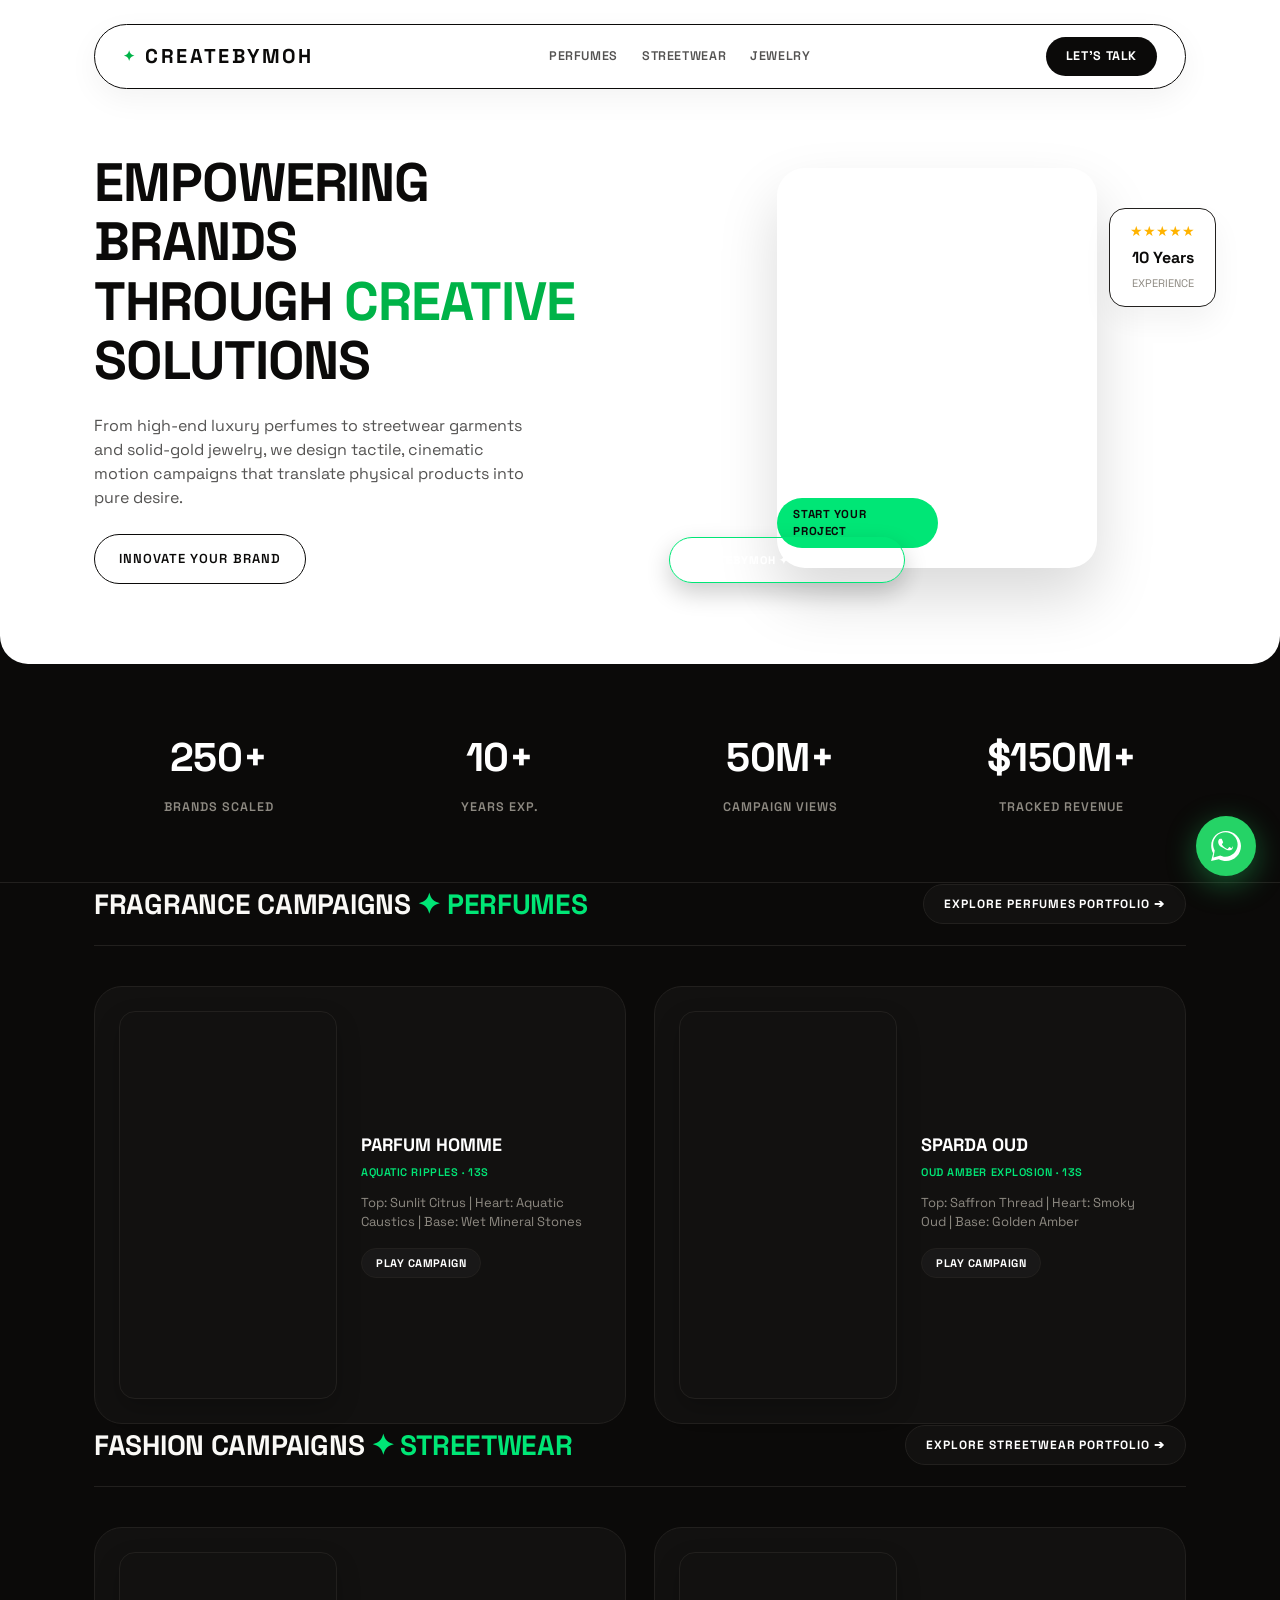
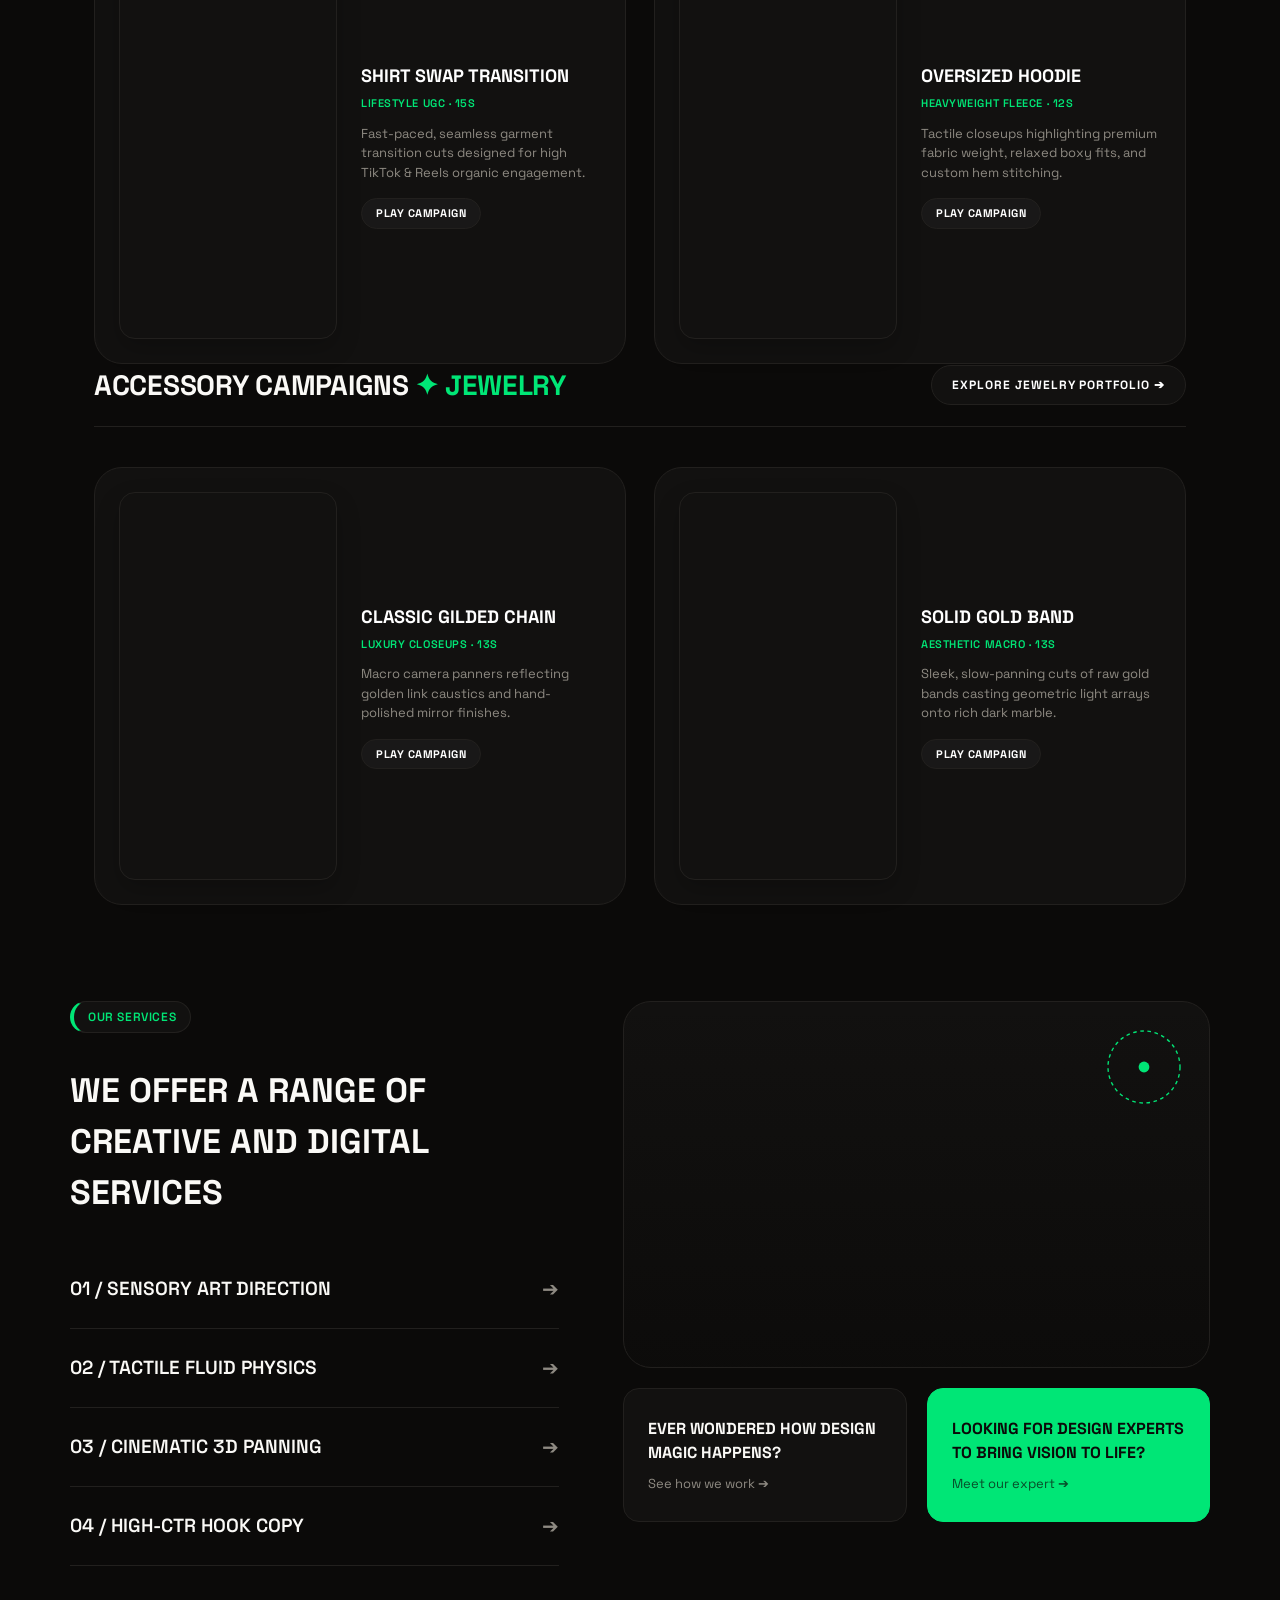
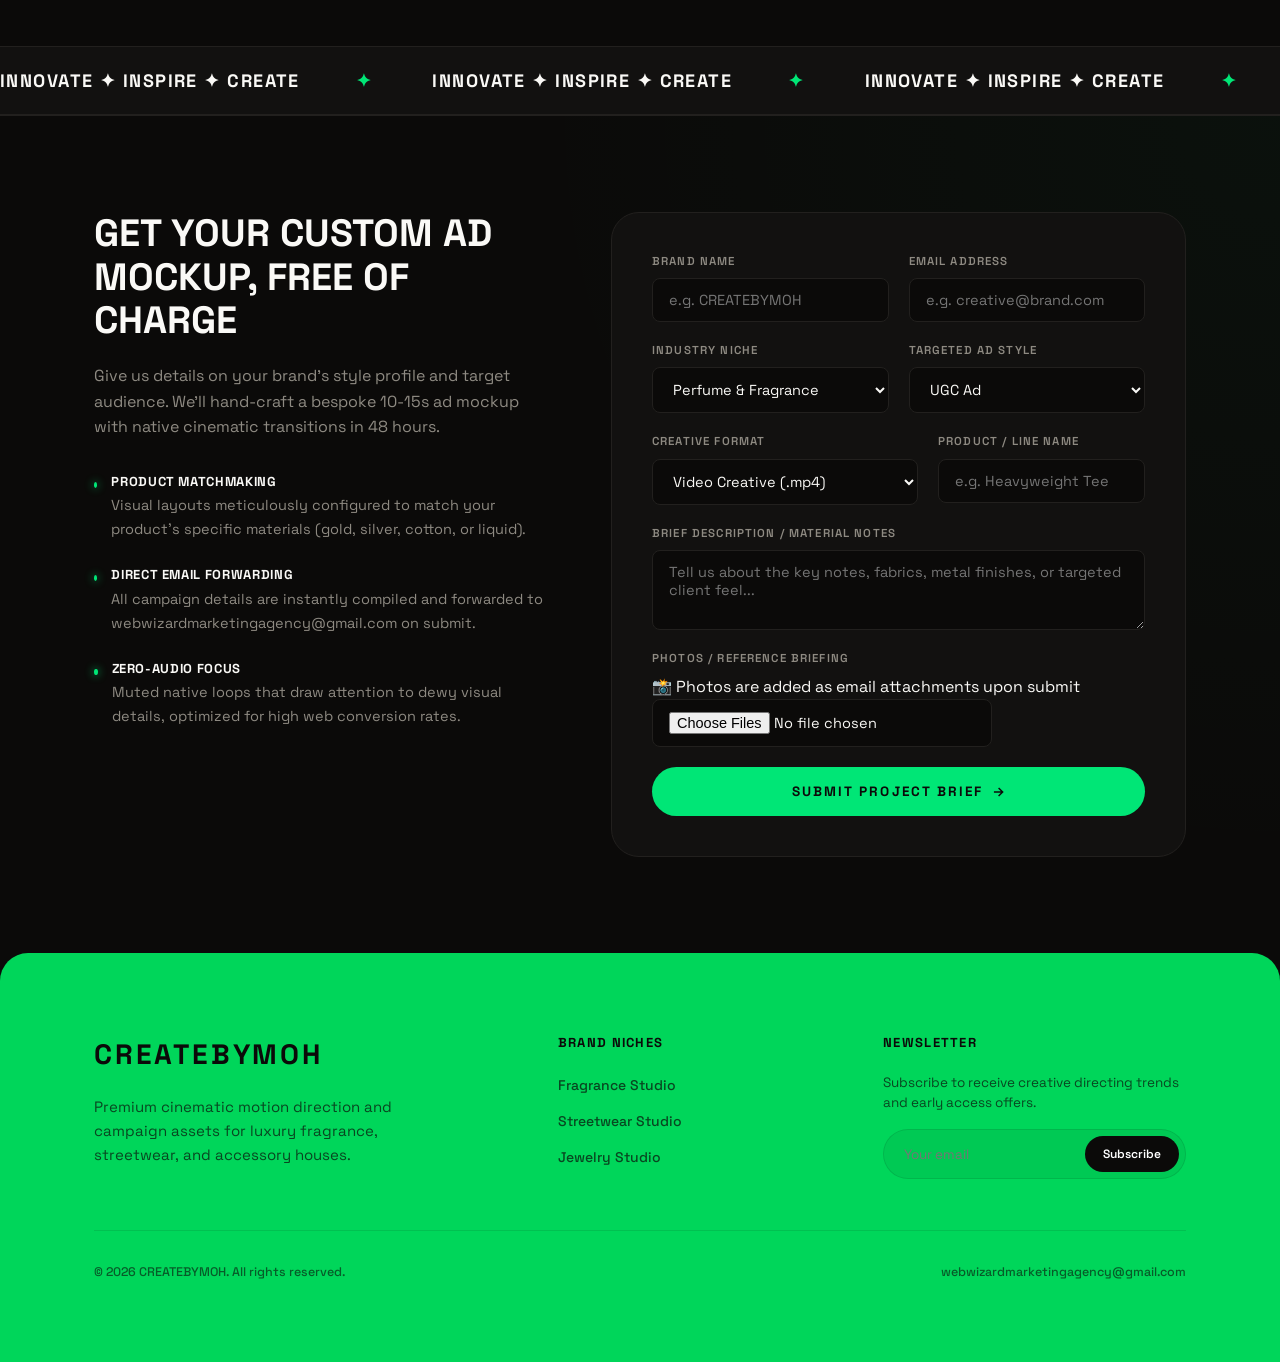
==== index.html @ 7e212735 "Complete responsiveness fix across all pages and added floating pulsing WhatsApp widget" ====
<!DOCTYPE html>
<html lang="en">
<head>
<meta charset="UTF-8">
<meta name="viewport" content="width=device-width, initial-scale=1.0">
<title>CREATEBYMOH — Premium Cinematic Motion Design Studio</title>
<link rel="preconnect" href="https://fonts.googleapis.com">
<link href="https://fonts.googleapis.com/css2?family=Space+Grotesk:wght@400;500;600;700&family=Source+Serif+4:ital,wght@0,300;0,400;0,500;0,600;1,300;1,400&family=IBM+Plex+Mono:wght@400;500&display=swap" rel="stylesheet">
<style>
  :root{
    --bg-hero: #FFFFFF; /* Pure White Hero block */
    --bg: #0B0A09; /* Deep dark obsidian black */
    --bg-card: #121110; /* Dark charcoal card */
    --accent: #00E676; /* Electric Emerald/Lime Green from reference */
    --accent-dark: #00B348;
    --ink-dark: #0B0A09; /* Onyx text on white */
    --ink-light: #FAF9F6; /* Cream white on dark */
    --muted: #8E8A82; /* Slate bronze */
    --line: #22201E; /* Dark divider line */
    --radius: 16px;
    --radius-lg: 28px;
  }

  *{ box-sizing: border-box; }
  html{ scroll-behavior: smooth; }

  body{
    margin: 0;
    background: var(--bg);
    color: var(--ink-light);
    font-family: 'Space Grotesk', sans-serif;
    line-height: 1.5;
    -webkit-font-smoothing: antialiased;
  }

  @media (prefers-reduced-motion: reduce){
    *{ animation-duration: 0.001ms !important; animation-iteration-count: 1 !important; transition-duration: 0.001ms !important; }
  }

  a{ color: inherit; text-decoration: none; }
  :focus-visible{ outline: 2px solid var(--accent); outline-offset: 3px; }

  .wrap{ max-width: 1140px; margin: 0 auto; padding: 0 24px; }

  /* ---------- HERO CARD CONTAINER (White Rounded Block) ---------- */
  .hero-block {
    background: var(--bg-hero);
    color: var(--ink-dark);
    border-bottom-left-radius: var(--radius-lg);
    border-bottom-right-radius: var(--radius-lg);
    padding-bottom: 80px;
    position: relative;
    overflow: hidden;
  }
  
  /* Floating Capsule Navbar: Upgraded to light theme with black border for high-visibility black branding */
  nav.hero-nav {
    display: flex; align-items: center; justify-content: space-between;
    padding: 12px 28px;
    margin-top: 24px;
    background: rgba(255, 255, 255, 0.95);
    backdrop-filter: blur(12px);
    border: 1px solid var(--ink-dark); /* Visible black border */
    color: var(--ink-dark);
    border-radius: 100px;
    box-shadow: 0 10px 30px rgba(0,0,0,0.05);
    z-index: 10;
  }
  .brand{
    font-weight: 700; font-size: 20px; letter-spacing: 0.12em;
    display: flex; align-items: center; gap: 8px;
    text-transform: uppercase;
    color: var(--ink-dark); /* Sharp solid black brand name */
  }
  .brand .star-icon{
    color: var(--accent-dark);
    font-size: 14px;
    animation: rotate-star 8s linear infinite;
  }
  @keyframes rotate-star {
    0% { transform: rotate(0deg); }
    100% { transform: rotate(360deg); }
  }
  
  .nav-links{
    display: flex; align-items: center; gap: 24px;
  }
  .nav-link{
    font-size: 12.5px; font-weight: 600; letter-spacing: 0.05em;
    text-transform: uppercase; color: rgba(11,10,9,0.7); /* Visible dark link text */
    transition: color 0.15s ease;
  }
  .nav-link:hover{ color: var(--ink-dark); }
  
  .nav-cta{
    font-size: 12.5px; font-weight: 700; letter-spacing: 0.05em;
    text-transform: uppercase;
    background: var(--ink-dark);
    color: #fff;
    padding: 10px 20px;
    border-radius: 100px;
    transition: transform 0.2s ease, background 0.2s ease;
  }
  .nav-cta:hover{ background: var(--accent-dark); color: var(--ink-dark); transform: translateY(-1px); }

  /* Hero Main Content */
  header.hero { padding-top: 64px; }
  .hero-grid {
    display: grid;
    grid-template-columns: 1.1fr 1fr;
    gap: 48px;
    align-items: center;
  }
  
  .hero-left {
    display: flex; flex-direction: column; gap: 24px;
  }
  .hero-left h1 {
    font-size: clamp(32px, 4.8vw, 54px);
    font-weight: 700;
    line-height: 1.1;
    letter-spacing: -0.02em;
    margin: 0;
    color: var(--ink-dark);
    text-transform: uppercase;
  }
  .hero-left h1 span {
    color: var(--accent-dark);
  }
  
  .hero-left .sub {
    font-size: 16px;
    color: rgba(11,10,9,0.7);
    max-width: 44ch;
    margin: 0;
    line-height: 1.5;
  }
  
  .hero-left .btn-secondary {
    font-weight: 600;
    text-transform: uppercase;
    letter-spacing: 0.08em;
    color: var(--ink-dark);
    border: 1px solid var(--ink-dark);
    padding: 14px 24px;
    border-radius: 100px;
    font-size: 13px;
    align-self: flex-start;
    transition: all 0.2s ease;
  }
  .hero-left .btn-secondary:hover { background: var(--ink-dark); color: #fff; }

  /* Right Side Hero Illustration (Matches model with overlays in reference) */
  .hero-right-visual {
    position: relative;
    display: flex; justify-content: center; align-items: center;
  }
  .hero-main-img {
    width: 320px;
    height: 400px;
    border-radius: var(--radius-lg);
    background-size: cover;
    background-position: center;
    background-image: url('thumbs/perfume/parfum-gomme.jpg'); /*Mouthwatering bottle shot */
    position: relative;
    box-shadow: 0 30px 60px rgba(0,0,0,0.15);
  }
  
  /* Circular sticker tag on bottom-left of image */
  .hero-badge-overlay {
    position: absolute;
    bottom: -15px; left: -20px;
    background: var(--bg-dark);
    color: #fff;
    padding: 14px 20px;
    border-radius: 100px;
    font-size: 11px; font-weight: 700;
    text-transform: uppercase; letter-spacing: 0.08em;
    box-shadow: 0 10px 25px rgba(0,0,0,0.2);
    border: 1px solid var(--accent);
  }
  
  /* Experience badge on right */
  .experience-tag {
    position: absolute;
    top: 40px; right: -30px;
    background: #fff;
    border: 1px solid var(--line);
    padding: 12px 20px;
    border-radius: var(--radius);
    text-align: center;
    box-shadow: 0 15px 30px rgba(0,0,0,0.05);
  }
  .experience-tag .stars { color: #FFB300; font-size: 14px; margin-bottom: 4px; }
  .experience-tag b { font-size: 16px; display: block; color: var(--ink-dark); }
  .experience-tag span { font-size: 11px; color: var(--muted); text-transform: uppercase; }

  /* Overlay pills on the bottle image */
  .bottle-floating-action {
    position: absolute;
    bottom: 20px;
    display: flex; gap: 10px;
  }
  .float-pill {
    font-size: 11.5px; font-weight: 700; text-transform: uppercase; letter-spacing: 0.05em;
    padding: 8px 16px; border-radius: 100px;
  }
  .float-pill.green { background: var(--accent); color: var(--ink-dark); }
  .float-pill.black { background: var(--bg-dark); color: #fff; }

  /* ---------- STATS BAR ---------- */
  .stats-bar {
    padding: 64px 0;
    background: var(--bg);
    border-bottom: 1px solid var(--line);
  }
  .stats-grid {
    display: grid;
    grid-template-columns: repeat(4, 1fr);
    gap: 32px;
    text-align: center;
  }
  .stat-item h2 {
    font-size: 40px; font-weight: 700; color: #fff; margin: 0 0 6px; letter-spacing: -0.01em;
  }
  .stat-item span {
    font-size: 12.5px; color: var(--muted); text-transform: uppercase; letter-spacing: 0.08em; font-weight: 600;
  }

  /* ---------- MULTI-NICHE PORTFOLIO SHOWCASE ROW BY ROW (Homepage) ---------- */
  section.niche-showcase {
    padding: 80px 0;
    border-bottom: 1px solid var(--line);
  }
  .niche-row-header {
    display: flex; justify-content: space-between; align-items: center;
    margin-bottom: 40px; border-bottom: 1px solid var(--line); padding-bottom: 20px;
    flex-wrap: wrap; gap: 16px;
  }
  .niche-row-header h2 {
    font-size: 28px; font-weight: 700; text-transform: uppercase; margin: 0; letter-spacing: -0.01em;
  }
  .niche-row-header h2 span { color: var(--accent); }
  
  .niche-explore-btn {
    font-size: 12px; font-weight: 700; text-transform: uppercase; letter-spacing: 0.08em;
    background: var(--bg-card); color: #fff; border: 1px solid var(--line);
    padding: 10px 20px; border-radius: 100px;
    display: inline-flex; align-items: center; gap: 6px;
    transition: all 0.2s ease;
  }
  .niche-explore-btn:hover { background: var(--accent); color: var(--ink-dark); border-color: var(--accent); transform: translateX(2px); }

  .niche-grid-2col {
    display: grid; grid-template-columns: 1fr 1fr; gap: 28px;
  }
  .campaign-card {
    background: var(--bg-card);
    border: 1px solid var(--line);
    border-radius: var(--radius-lg);
    padding: 24px;
    display: grid; grid-template-columns: 1fr 1.1fr; gap: 24px;
    align-items: center;
    cursor: pointer;
    transition: all 0.25s cubic-bezier(0.16, 1, 0.3, 1);
  }
  .campaign-card:hover {
    border-color: var(--accent);
    transform: translateY(-4px);
    box-shadow: 0 15px 30px rgba(0,0,0,0.4);
  }
  .campaign-avatar-holder {
    aspect-ratio: 9/16;
    border-radius: var(--radius);
    overflow: hidden;
    border: 1px solid var(--line);
    position: relative;
    box-shadow: 0 10px 25px rgba(0,0,0,0.2);
    transition: transform 0.25s ease;
  }
  .campaign-card:hover .campaign-avatar-holder { transform: scale(1.02); }
  .campaign-avatar-video { width: 100%; height: 100%; object-fit: cover; }
  
  .campaign-details h3 { font-size: 18px; font-weight: 700; margin: 0 0 6px; text-transform: uppercase; color: #fff; }
  .campaign-details .sub-type { font-size: 11px; font-weight: 600; color: var(--accent); text-transform: uppercase; letter-spacing: 0.05em; display: block; margin-bottom: 12px; }
  .campaign-details p { font-size: 13px; color: var(--muted); margin: 0 0 16px; line-height: 1.5; }
  .campaign-details .play-btn {
    font-size: 11px; font-weight: 700; text-transform: uppercase; letter-spacing: 0.05em;
    background: rgba(255,255,255,0.03); border: 1px solid var(--line); color: #fff;
    padding: 6px 14px; border-radius: 100px;
    display: inline-flex; align-items: center; gap: 4px;
    transition: all 0.2s ease;
  }
  .campaign-card:hover .play-btn { background: var(--accent); color: var(--ink-dark); border-color: var(--accent); }

  /* ---------- OUR SERVICES ---------- */
  section.services { padding: 96px 0 80px; }
  .services-grid {
    display: grid;
    grid-template-columns: 1fr 1.2fr;
    gap: 64px;
    align-items: flex-start;
  }
  .services-left { display: flex; flex-direction: column; gap: 32px; }
  .services-label {
    background: var(--bg-card); border: 1px solid var(--line);
    padding: 6px 14px; border-radius: 100px;
    font-size: 12px; font-weight: 600; text-transform: uppercase; letter-spacing: 0.05em;
    color: var(--accent); align-self: flex-start; border-left: 4px solid var(--accent);
  }
  .services-left h2 { font-size: 34px; font-weight: 700; text-transform: uppercase; margin: 0; }
  .services-accordion { display: flex; flex-direction: column; }
  .accordion-row {
    display: flex; align-items: center; justify-content: space-between;
    padding: 24px 0; border-bottom: 1px solid var(--line); cursor: pointer; transition: border-color 0.2s ease;
  }
  .accordion-row:hover { border-color: var(--accent); }
  .accordion-row span { font-size: 15px; color: var(--muted); }
  .accordion-row h3 { font-size: 19px; font-weight: 600; margin: 0; text-transform: uppercase; }
  .accordion-row .arrow { font-size: 20px; color: var(--muted); transition: transform 0.2s; }
  .accordion-row:hover .arrow { color: var(--accent); transform: translateX(4px); }

  .services-right { display: grid; grid-template-columns: 1fr; gap: 20px; }
  .interactive-designer-card {
    background: var(--bg-card); border-radius: var(--radius-lg); border: 1px solid var(--line);
    padding: 24px; position: relative; aspect-ratio: 16/10; overflow: hidden; display: flex; align-items: flex-end;
    background-image: linear-gradient(to top, rgba(11,10,9,0.8), transparent), url('thumbs/perfume/lost-cherry.jpg');
    background-size: cover; background-position: center;
  }
  .rotating-ring-svg { position: absolute; top: 20px; right: 20px; width: 90px; height: 90px; animation: rotate-disc 12s linear infinite; }
  .service-perk-cards { display: grid; grid-template-columns: 1fr 1fr; gap: 20px; }
  .perk-mini-card { background: var(--bg-card); border: 1px solid var(--line); border-radius: var(--radius); padding: 28px 24px; cursor: pointer; transition: all 0.2s ease; }
  .perk-mini-card:hover { border-color: var(--line-dark); }
  .perk-mini-card.green { background: var(--accent); color: var(--ink-dark); border-color: var(--accent); }
  .perk-mini-card.green h4 { color: var(--ink-dark); }
  .perk-mini-card.green span { color: rgba(11,10,9,0.7); }
  .perk-mini-card h4 { font-size: 16px; font-weight: 700; margin: 0 0 10px; text-transform: uppercase; }
  .perk-mini-card span { font-size: 13px; color: var(--muted); display: block; line-height: 1.4; }

  /* ---------- SCROLLING TAPE ---------- */
  .scrolling-tape { background: var(--bg-card); border-top: 1px solid var(--line); border-bottom: 1px solid var(--line); padding: 20px 0; overflow: hidden; white-space: nowrap; }
  .tape-track { display: inline-block; animation: tape-scroll 22s linear infinite; }
  .tape-track span { font-size: 18px; font-weight: 700; letter-spacing: 0.08em; text-transform: uppercase; color: var(--ink-light); margin-right: 56px; }
  .tape-track span::after { content: '✦'; color: var(--accent); margin-left: 56px; }
  @keyframes tape-scroll { 0% { transform: translate3d(0, 0, 0); } 100% { transform: translate3d(-50%, 0, 0); } }

  /* ---------- BRIEF REQUEST FORM (Direct Email Brief) ---------- */
  section.brief-section{
    padding: 96px 0;
    border-top: 1px solid var(--line);
    background: radial-gradient(circle at top right, rgba(0, 230, 118, 0.03), transparent 50%);
  }
  .brief-grid {
    display: grid;
    grid-template-columns: 1fr 1.2fr;
    gap: 64px;
    align-items: flex-start;
  }
  .brief-info h2 { font-size: 38px; font-weight: 700; margin: 0 0 20px; line-height: 1.15; text-transform: uppercase; }
  .brief-info p { color: var(--muted); font-size: 16px; margin-bottom: 32px; line-height: 1.6; }
  
  .luxury-perks { display: flex; flex-direction: column; gap: 24px; }
  .perk { display: flex; align-items: flex-start; gap: 14px; }
  .perk-bullet { width: 6px; height: 6px; border-radius: 50%; background: var(--accent); margin-top: 10px; box-shadow: 0 0 8px var(--accent); }
  .perk-text b { display: block; font-size: 13px; text-transform: uppercase; letter-spacing: 0.05em; color: var(--ink-light); margin-bottom: 2px; }
  .perk-text span { font-size: 14.5px; color: var(--muted); }

  .brief-form-card { background: var(--bg-card); border: 1px solid var(--line); border-radius: var(--radius-lg); padding: 40px; }
  .brief-form { display: flex; flex-direction: column; gap: 20px; }
  .form-row { display: grid; grid-template-columns: 1fr 1fr; gap: 20px; }
  .form-group { display: flex; flex-direction: column; gap: 8px; }
  .form-group label { font-size: 11.5px; font-weight: 600; text-transform: uppercase; letter-spacing: 0.1em; color: var(--muted); }
  .form-group input, .form-group select, .form-group textarea {
    background: var(--bg); border: 1px solid var(--line); border-radius: 8px; padding: 12px 16px; color: var(--ink-light); font-family: inherit; font-size: 14.5px; transition: border-color 0.2s ease;
  }
  .form-group input:focus, .form-group select:focus, .form-group textarea:focus { border-color: var(--accent); outline: none; }

  .brief-submit-btn {
    font-family: 'Space Grotesk', sans-serif; font-weight: 700; text-transform: uppercase; letter-spacing: 0.15em;
    background: var(--accent); color: var(--ink-dark); border: none; border-radius: 100px; padding: 16px; font-size: 13.5px; cursor: pointer; transition: background 0.2s ease, transform 0.2s ease;
    display: flex; align-items: center; justify-content: center; gap: 8px;
  }
  .brief-submit-btn:hover { background: #fff; transform: translateY(-1px); }

  .form-success-panel { text-align: center; padding: 20px 0; display: none; }
  .form-success-panel .icon { font-size: 48px; color: var(--accent); margin-bottom: 16px; display: block; }
  .form-success-panel h3 { font-size: 24px; margin: 0 0 8px; font-weight: 600; text-transform: uppercase; }
  .form-success-panel p { color: var(--muted); font-size: 15px; margin: 0; }

  /* ---------- DETAILED EMERALD GREEN FOOTER ---------- */
  .footer-block {
    background: #00D65A; /* Deep Emerald Green from reference */
    color: var(--ink-dark);
    border-top-left-radius: var(--radius-lg);
    border-top-right-radius: var(--radius-lg);
    padding: 80px 0;
  }
  .footer-grid { display: grid; grid-template-columns: 1.5fr 1fr 1fr; gap: 48px; margin-bottom: 48px; }
  .footer-logo { font-size: 28px; font-weight: 700; text-transform: uppercase; letter-spacing: 0.1em; display: block; margin-bottom: 20px; }
  .footer-desc { font-size: 15px; color: rgba(11,10,9,0.7); max-width: 32ch; line-height: 1.6; }
  .footer-col h5 { font-size: 13px; font-weight: 700; text-transform: uppercase; letter-spacing: 0.1em; margin: 0 0 20px; color: var(--ink-dark); }
  .footer-col ul { list-style: none; padding: 0; margin: 0; display: flex; flex-direction: column; gap: 12px; }
  .footer-col ul a { font-size: 14px; color: rgba(11,10,9,0.7); transition: color 0.2s; font-weight: 500; }
  .footer-col ul a:hover { color: var(--ink-dark); }
  .footer-newsletter { display: flex; flex-direction: column; gap: 16px; }
  .footer-newsletter h5 { font-size: 13px; font-weight: 700; text-transform: uppercase; letter-spacing: 0.1em; margin: 0; }
  .newsletter-row { display: flex; gap: 10px; background: rgba(0,0,0,0.06); border-radius: 100px; padding: 6px; border: 1px solid rgba(11,10,9,0.1); }
  .newsletter-row input { background: none; border: none; outline: none; padding-left: 14px; color: var(--ink-dark); font-family: inherit; font-size: 13.5px; flex-grow: 1; }
  .newsletter-row button { background: var(--ink-dark); color: #fff; border: none; border-radius: 100px; padding: 10px 18px; font-family: inherit; font-size: 12px; font-weight: 600; cursor: pointer; transition: background 0.2s; }
  .newsletter-row button:hover { background: #1C1A18; }
  .footer-bottom { border-top: 1px solid rgba(11,10,9,0.1); padding-top: 32px; display: flex; justify-content: space-between; align-items: center; font-size: 12.5px; color: rgba(11,10,9,0.6); font-weight: 500; }

  /* ---------- WHATSAPP FLOATING BUTTON (Persuasive call track) ---------- */
  .whatsapp-float {
    position: fixed;
    bottom: 24px; right: 24px;
    background-color: #25D366;
    color: #fff;
    border-radius: 50%;
    width: 60px; height: 60px;
    display: flex; align-items: center; justify-content: center;
    box-shadow: 0 8px 30px rgba(37, 211, 102, 0.4);
    z-index: 999;
    transition: transform 0.25s cubic-bezier(0.175, 0.885, 0.32, 1.275), background-color 0.2s;
    animation: wa-pulse 2s infinite alternate;
  }
  .whatsapp-float:hover {
    transform: scale(1.1) translateY(-2px);
    background-color: #20BA5A;
  }
  .whatsapp-icon {
    width: 30px; height: 32px;
    fill: currentColor;
  }
  @keyframes wa-pulse {
    0% { box-shadow: 0 8px 24px rgba(37, 211, 102, 0.4); }
    100% { box-shadow: 0 12px 36px rgba(37, 211, 102, 0.7); }
  }

  /* ---------- INTERACTIVE UGC PLAYER MODAL ---------- */
  .ugc-modal { position: fixed; top: 0; left: 0; width: 100%; height: 100%; z-index: 1000; display: none; align-items: center; justify-content: center; opacity: 0; transition: opacity 0.3s ease; }
  .ugc-modal.active { display: flex; opacity: 1; }
  .ugc-modal-overlay { position: absolute; top: 0; left: 0; width: 100%; height: 100%; background: rgba(11, 10, 9, 0.94); backdrop-filter: blur(10px); }
  .ugc-modal-container { position: relative; z-index: 1001; display: flex; flex-direction: column; align-items: center; width: 100%; max-width: 375px; padding: 10px; box-sizing: border-box; transform: scale(0.9) translateY(20px); transition: transform 0.35s cubic-bezier(0.34, 1.56, 0.64, 1); }
  .ugc-modal.active .ugc-modal-container { transform: scale(1) translateY(0); }
  .ugc-close-btn { position: absolute; top: -50px; right: 10px; background: none; border: none; color: #fff; font-size: 32px; cursor: pointer; transition: transform 0.2s ease, background 0.2s ease; display: flex; align-items: center; justify-content: center; width: 40px; height: 40px; border-radius: 50%; background: rgba(255,255,255,0.06); }
  .ugc-close-btn:hover { transform: rotate(90deg) scale(1.1); background: rgba(255,255,255,0.15); }
  .ugc-phone { width: 100%; aspect-ratio: 9/19.5; max-height: 82vh; background: #000; border-radius: 40px; box-shadow: 0 25px 60px -15px rgba(0,0,0,0.9), 0 0 0 10px #1d1b18; border: 4px solid #3c3935; overflow: hidden; position: relative; display: flex; flex-direction: column; }
  .phone-island { position: absolute; top: 12px; left: 50%; transform: translateX(-50%); width: 110px; height: 26px; background: #000; border-radius: 20px; z-index: 10; box-shadow: inset 0 1px 1px rgba(255,255,255,0.1); }
  .ugc-viewport { width: 100%; height: 100%; position: relative; overflow: hidden; background: #000; display: flex; flex-direction: column; justify-content: space-between; user-select: none; }
  .ugc-video-element { position: absolute; top: 0; left: 0; width: 100%; height: 100%; object-fit: cover; z-index: 2; background: #000; }
  .ugc-play-overlay { position: absolute; top: 0; left: 0; width: 100%; height: 100%; z-index: 5; display: flex; align-items: center; justify-content: center; background: rgba(0,0,0,0); cursor: pointer; opacity: 0; transition: opacity 0.25s ease, background-color 0.25s ease; }
  .ugc-phone.paused .ugc-play-overlay { opacity: 1; background: rgba(0,0,0,0.35); }
  .ugc-play-icon { width: 64px; height: 64px; background: rgba(255, 255, 255, 0.95); border-radius: 50%; display: flex; align-items: center; justify-content: center; box-shadow: 0 8px 24px rgba(0,0,0,0.4); transform: scale(0.8); transition: transform 0.25s cubic-bezier(0.175, 0.885, 0.32, 1.275); }
  .ugc-phone.paused .ugc-play-icon { transform: scale(1); }
  .ugc-play-icon::after { content: ''; width: 0; height: 0; border-top: 12px solid transparent; border-bottom: 12px solid transparent; border-left: 20px solid var(--accent); margin-left: 5px; }
  .ugc-top-bar { position: relative; z-index: 6; display: flex; justify-content: space-between; align-items: center; padding: 18px 24px 10px; color: #fff; font-family: -apple-system, BlinkMacSystemFont, "Segoe UI", Roboto, sans-serif; font-weight: 600; font-size: 13px; text-shadow: 0 1px 2px rgba(0,0,0,0.5); }
  .ugc-sim-icons { display: flex; align-items: center; gap: 4px; }
  .ugc-sim-icons svg { width: 14px; height: 14px; color: #fff; }
  .ugc-progress-container { position: absolute; top: 50px; left: 16px; right: 16px; height: 3px; background: rgba(255,255,255,0.25); border-radius: 10px; z-index: 6; }
  .ugc-progress-bar { width: 0%; height: 100%; background: var(--accent); box-shadow: 0 0 8px var(--accent); border-radius: 10px; transition: width 0.1s linear; }
  .ugc-sidebar { position: absolute; right: 12px; bottom: 120px; z-index: 6; display: flex; flex-direction: column; gap: 18px; align-items: center; }
  .ugc-action-btn { display: flex; flex-direction: column; align-items: center; cursor: pointer; transition: transform 0.15s ease; }
  .ugc-action-btn:hover { transform: scale(1.1); }
  .ugc-action-btn .heart-icon, .ugc-action-btn .comment-icon, .ugc-action-btn .share-icon { width: 42px; height: 42px; background: rgba(20, 18, 17, 0.65); border: 1px solid rgba(255, 255, 255, 0.15); border-radius: 50%; display: flex; align-items: center; justify-content: center; font-size: 18px; backdrop-filter: blur(4px); box-shadow: 0 4px 10px rgba(0,0,0,0.3); transition: background-color 0.2s ease, border-color 0.2s ease; }
  .ugc-action-btn .heart-icon.liked { animation: heart-pop 0.35s cubic-bezier(0.175, 0.885, 0.32, 1.275) forwards; background: var(--accent); border-color: var(--accent); }
  .ugc-action-btn .count { font-size: 11px; color: #fff; font-weight: 500; margin-top: 4px; text-shadow: 0 1px 2px rgba(0,0,0,0.6); }
  .ugc-disc-container { margin-top: 4px; }
  .ugc-disc { font-size: 26px; animation: rotate-disc 4s linear infinite; animation-play-state: paused; filter: drop-shadow(0 2px 4px rgba(0,0,0,0.5)); }
  .ugc-phone.playing .ugc-disc { animation-play-state: running; }
  .ugc-caption-panel { position: absolute; bottom: 0; left: 0; right: 0; z-index: 6; background: linear-gradient(to top, rgba(11,10,9,0.98) 0%, rgba(11,10,9,0.6) 75%, transparent 100%); padding: 24px 20px 24px 20px; color: #fff; }
  .ugc-brand-handle { font-weight: 700; font-size: 14.5px; color: #fff; margin-bottom: 6px; display: flex; align-items: center; gap: 6px; }
  .ugc-brand-handle::after { content: 'CAMPAIGN'; background: var(--accent); color: var(--ink-dark); font-size: 8px; font-weight: 700; padding: 1px 5px; border-radius: 3px; text-transform: uppercase; letter-spacing: 0.05em; }
  .ugc-caption-text { font-family: 'Space Grotesk', sans-serif; font-size: 13.5px; line-height: 1.4; color: #E6E4E0; margin: 0 0 10px; min-height: 38px; text-shadow: 0 1px 1px rgba(0,0,0,0.4); }
  .ugc-music-row { display: flex; align-items: center; gap: 8px; font-size: 11px; color: var(--muted); overflow: hidden; }
  .music-text-container { overflow: hidden; white-space: nowrap; width: 150px; }
  .music-text { display: inline-block; padding-left: 100%; animation: marquee 8s linear infinite; animation-play-state: paused; }
  .ugc-phone.playing .music-text { animation-play-state: running; }

  /* ---------- MOBILE STYLING FIXES (Strict alignment / zero overlap) ---------- */
  @media (max-width: 768px){
    /* Navbar compact visible fixes */
    nav.hero-nav {
      padding: 8px 16px;
      margin-top: 12px;
      flex-direction: row; /* Horizontal layout */
      justify-content: space-between;
    }
    .brand { font-size: 15px; letter-spacing: 0.08em; }
    .nav-links { gap: 10px; }
    .nav-link { font-size: 10.5px; font-weight: 700; }
    .nav-cta { display: none; } /* Hide duplicate CTA to give massive spacing */

    /* Hero section layouts */
    .hero-grid { grid-template-columns: 1fr; gap: 40px; text-align: center; }
    .hero-left { align-items: center; }
    .hero-left h1 { text-align: center; font-size: 34px; line-height: 1.1; }
    .hero-left .sub { max-width: 100%; font-size: 14.5px; }
    .hero-left .btn-secondary { align-self: center; }
    .hero-right-visual { margin-top: 24px; }
    .hero-main-img { width: 280px; height: 350px; }
    .experience-tag { right: -10px; top: 10px; padding: 8px 14px; }
    .experience-tag b { font-size: 13px; }
    .experience-tag span { font-size: 10px; }
    .hero-badge-overlay { bottom: -10px; left: -10px; padding: 10px 16px; font-size: 9.5px; }
    .float-pill { font-size: 10px; padding: 6px 12px; }

    /* Form responsiveness card fixes */
    .form-row { grid-template-columns: 1fr; gap: 12px; } /* Stack form inputs neatly */
    .brief-form-card { padding: 24px 20px; }
    .brief-submit-btn { width: 100%; padding: 14px; }

    /* Metrics grid */
    .stats-grid { grid-template-columns: 1fr 1fr; gap: 20px; padding: 0 10px; }
    .stat-item h2 { font-size: 32px; }
    .stat-item span { font-size: 11px; }

    /* Stacking card row layouts */
    .niche-row-header { flex-direction: column; align-items: center; text-align: center; gap: 12px; }
    .niche-row-header h2 { font-size: 24px; }
    .niche-explore-btn { width: 100%; justify-content: center; }
    .niche-grid-2col { grid-template-columns: 1fr; gap: 20px; }
    .campaign-card { grid-template-columns: 1fr; gap: 20px; padding: 20px; text-align: center; }
    .campaign-avatar-holder { width: 100%; max-width: 260px; margin: 0 auto; }
    .campaign-details .play-btn { width: 100%; justify-content: center; }

    /* Services layouts */
    .services-grid { grid-template-columns: 1fr; gap: 40px; }
    .services-left { align-items: center; text-align: center; }
    .services-left h2 { font-size: 28px; }
    .accordion-row h3 { font-size: 16px; }
    .services-right { grid-template-columns: 1fr; }
    .service-perk-cards { grid-template-columns: 1fr; }
    .interactive-designer-card { aspect-ratio: 16/9; }

    /* Subpages lists stacks */
    .campaigns-grid, .gallery-grid, .brief-grid { grid-template-columns: 1fr; gap: 20px; }
    .footer-grid { grid-template-columns: 1fr; gap: 32px; text-align: center; }
    .footer-logo, .footer-desc { align-self: center; margin: 0 auto; }
    .newsletter-row { max-width: 320px; margin: 0 auto; }
    .footer-bottom { flex-direction: column; gap: 12px; text-align: center; }
    .whatsapp-float { width: 52px; height: 52px; bottom: 16px; right: 16px; }
    .whatsapp-icon { width: 26px; height: 26px; }
  }
</style>
</head>
<body>

<!-- ---------- HERO BLOCK ---------- -->
<div class="hero-block">
  <div class="wrap">
    <nav class="hero-nav">
      <div class="brand"><span class="star-icon">✦</span>CREATEBYMOH</div>
      <div class="nav-links">
        <a href="perfumes.html" class="nav-link">Perfumes</a>
        <a href="streetwear.html" class="nav-link">Streetwear</a>
        <a href="jewelry.html" class="nav-link">Jewelry</a>
      </div>
      <a class="nav-cta" href="#request-sample">Let's Talk</a>
    </nav>

    <header class="hero">
      <div class="hero-grid">
        <div class="hero-left">
          <h1>Empowering Brands<br>Through <span>Creative</span> Solutions</h1>
          <p class="sub">From high-end luxury perfumes to streetwear garments and solid-gold jewelry, we design tactile, cinematic motion campaigns that translate physical products into pure desire.</p>
          <a class="btn-secondary" href="#request-sample">Innovate Your Brand</a>
        </div>

        <div class="hero-right-visual">
          <div class="hero-main-img">
            <div class="bottle-floating-action">
              <span class="float-pill green">Start Your Project</span>
              <span class="float-pill black">Let's Collaborate</span>
            </div>
          </div>
          <div class="experience-tag">
            <div class="stars">★★★★★</div>
            <b>10 Years</b>
            <span>Experience</span>
          </div>
          <div class="hero-badge-overlay">CREATEBYMOH ✦ CINEMATIC ADS</div>
        </div>
      </div>
    </header>
  </div>
</div>

<!-- ---------- METRICS BAR (Dark Background) ---------- -->
<div class="stats-bar">
  <div class="wrap stats-grid">
    <div class="stat-item">
      <h2>250+</h2>
      <span>Brands Scaled</span>
    </div>
    <div class="stat-item">
      <h2>10+</h2>
      <span>Years Exp.</span>
    </div>
    <div class="stat-item">
      <h2>50M+</h2>
      <span>Campaign Views</span>
    </div>
    <div class="stat-item">
      <h2>$150M+</h2>
      <span>Tracked Revenue</span>
    </div>
  </div>
</div>

<!-- ---------- MULTI-NICHE PORTFOLIO SHOWCASE ROW BY ROW (Homepage) ---------- -->
<section class="wrap">
  
  <!-- ROW 1: PERFUME NICHE SHOWCASE -->
  <div class="niche-showcase">
    <div class="niche-row-header">
      <h2>Fragrance Campaigns <span>✦ Perfumes</span></h2>
      <a href="perfumes.html" class="niche-explore-btn">Explore Perfumes Portfolio ➔</a>
    </div>
    <div class="niche-grid-2col">
      <div class="campaign-card" data-sample="parfum-gomme">
        <div class="campaign-avatar-holder">
          <video class="campaign-avatar-video" autoplay muted loop playsinline preload="metadata">
            <source src="videos/perfume/parfum-gomme.mp4" type="video/mp4">
          </video>
        </div>
        <div class="campaign-details">
          <h3>Parfum Homme</h3>
          <span class="sub-type">Aquatic Ripples · 13s</span>
          <p>Top: Sunlit Citrus | Heart: Aquatic Caustics | Base: Wet Mineral Stones</p>
          <span class="play-btn">Play Campaign</span>
        </div>
      </div>
      <div class="campaign-card" data-sample="sparda-amber">
        <div class="campaign-avatar-holder">
          <video class="campaign-avatar-video" autoplay muted loop playsinline preload="metadata">
            <source src="videos/perfume/sparda-amber.mp4" type="video/mp4">
          </video>
        </div>
        <div class="campaign-details">
          <h3>Sparda Oud</h3>
          <span class="sub-type">Oud Amber Explosion · 13s</span>
          <p>Top: Saffron Thread | Heart: Smoky Oud | Base: Golden Amber</p>
          <span class="play-btn">Play Campaign</span>
        </div>
      </div>
    </div>
  </div>

  <!-- ROW 2: STREETWEAR NICHE SHOWCASE -->
  <div class="niche-showcase">
    <div class="niche-row-header">
      <h2>Fashion Campaigns <span>✦ Streetwear</span></h2>
      <a href="streetwear.html" class="niche-explore-btn">Explore Streetwear Portfolio ➔</a>
    </div>
    <div class="niche-grid-2col">
      <div class="campaign-card" data-sample="shirt-swap">
        <div class="campaign-avatar-holder">
          <video class="campaign-avatar-video" autoplay muted loop playsinline preload="metadata">
            <source src="videos/streetwear/shirt-swap.mp4" type="video/mp4">
          </video>
        </div>
        <div class="campaign-details">
          <h3>Shirt Swap Transition</h3>
          <span class="sub-type">Lifestyle UGC · 15s</span>
          <p>Fast-paced, seamless garment transition cuts designed for high TikTok & Reels organic engagement.</p>
          <span class="play-btn">Play Campaign</span>
        </div>
      </div>
      <div class="campaign-card" data-sample="hoodie-lookbook">
        <div class="campaign-avatar-holder">
          <video class="campaign-avatar-video" autoplay muted loop playsinline preload="metadata">
            <source src="videos/streetwear/hoodie-lookbook.mp4" type="video/mp4">
          </video>
        </div>
        <div class="campaign-details">
          <h3>Oversized Hoodie</h3>
          <span class="sub-type">Heavyweight Fleece · 12s</span>
          <p>Tactile closeups highlighting premium fabric weight, relaxed boxy fits, and custom hem stitching.</p>
          <span class="play-btn">Play Campaign</span>
        </div>
      </div>
    </div>
  </div>

  <!-- ROW 3: JEWELRY NICHE SHOWCASE -->
  <div class="niche-showcase">
    <div class="niche-row-header">
      <h2>Accessory Campaigns <span>✦ Jewelry</span></h2>
      <a href="jewelry.html" class="niche-explore-btn">Explore Jewelry Portfolio ➔</a>
    </div>
    <div class="niche-grid-2col">
      <div class="campaign-card" data-sample="gilded-chain">
        <div class="campaign-avatar-holder">
          <video class="campaign-avatar-video" autoplay muted loop playsinline preload="metadata">
            <source src="videos/jewelry/gilded-chain.mp4" type="video/mp4">
          </video>
        </div>
        <div class="campaign-details">
          <h3>Classic Gilded Chain</h3>
          <span class="sub-type">Luxury Closeups · 13s</span>
          <p>Macro camera panners reflecting golden link caustics and hand-polished mirror finishes.</p>
          <span class="play-btn">Play Campaign</span>
        </div>
      </div>
      <div class="campaign-card" data-sample="gold-ring">
        <div class="campaign-avatar-holder">
          <video class="campaign-avatar-video" autoplay muted loop playsinline preload="metadata">
            <source src="videos/jewelry/gold-ring.mp4" type="video/mp4">
          </video>
        </div>
        <div class="campaign-details">
          <h3>Solid Gold Band</h3>
          <span class="sub-type">Aesthetic Macro · 13s</span>
          <p>Sleek, slow-panning cuts of raw gold bands casting geometric light arrays onto rich dark marble.</p>
          <span class="play-btn">Play Campaign</span>
        </div>
      </div>
    </div>
  </div>
</section>

<!-- ---------- OUR SERVICES ---------- -->
<section id="services" class="services wrap">
  <div class="services-grid">
    <div class="services-left">
      <span class="services-label">Our Services</span>
      <h2>We offer a range of creative and digital services</h2>
      
      <div class="services-accordion">
        <div class="accordion-row">
          <h3>01 / Sensory Art Direction</h3>
          <span class="arrow">➔</span>
        </div>
        <div class="accordion-row">
          <h3>02 / Tactile Fluid Physics</h3>
          <span class="arrow">➔</span>
        </div>
        <div class="accordion-row">
          <h3>03 / Cinematic 3D Panning</h3>
          <span class="arrow">➔</span>
        </div>
        <div class="accordion-row">
          <h3>04 / High-CTR Hook Copy</h3>
          <span class="arrow">➔</span>
        </div>
      </div>
    </div>

    <div class="services-right">
      <div class="interactive-designer-card">
        <svg class="rotating-ring-svg" viewBox="0 0 100 100" fill="none">
          <circle cx="50" cy="50" r="40" stroke="var(--accent)" stroke-width="1.5" stroke-dasharray="4 4" />
          <circle cx="50" cy="50" r="6" fill="var(--accent)" />
        </svg>
      </div>

      <div class="service-perk-cards">
        <div class="perk-mini-card">
          <h4>Ever wondered how design magic happens?</h4>
          <span>See how we work ➔</span>
        </div>
        <div class="perk-mini-card green" onclick="location.href='#request-sample'">
          <h4>Looking for design experts to bring vision to life?</h4>
          <span>Meet our expert ➔</span>
        </div>
      </div>
    </div>
  </div>
</section>

<!-- ---------- SCROLLING TAPE ---------- -->
<div class="scrolling-tape">
  <div class="tape-track">
    <span>Innovate ✦ Inspire ✦ Create</span>
    <span>Innovate ✦ Inspire ✦ Create</span>
    <span>Innovate ✦ Inspire ✦ Create</span>
    <span>Innovate ✦ Inspire ✦ Create</span>
  </div>
</div>

<!-- ---------- BRIEF SUBMISSION & CONTACT FORM ---------- -->
<section id="request-sample" class="brief-section">
  <div class="wrap brief-grid">
    <div class="brief-info">
      <h2>Get your custom ad mockup, free of charge</h2>
      <p>Give us details on your brand's style profile and target audience. We'll hand-craft a bespoke 10-15s ad mockup with native cinematic transitions in 48 hours.</p>
      
      <div class="luxury-perks">
        <div class="perk">
          <div class="perk-bullet"></div>
          <div class="perk-text">
            <b>Product Matchmaking</b>
            <span>Visual layouts meticulously configured to match your product's specific materials (gold, silver, cotton, or liquid).</span>
          </div>
        </div>
        <div class="perk">
          <div class="perk-bullet"></div>
          <div class="perk-text">
            <b>Direct Email Forwarding</b>
            <span>All campaign details are instantly compiled and forwarded to webwizardmarketingagency@gmail.com on submit.</span>
          </div>
        </div>
        <div class="perk">
          <div class="perk-bullet"></div>
          <div class="perk-text">
            <b>Zero-Audio Focus</b>
            <span>Muted native loops that draw attention to dewy visual details, optimized for high web conversion rates.</span>
          </div>
        </div>
      </div>
    </div>

    <div class="brief-form-card">
      <form id="perfume-brief-form" class="brief-form" onsubmit="handleBriefSubmit(event)">
        <div class="form-row">
          <div class="form-group">
            <label for="brand-name">Brand Name</label>
            <input type="text" id="brand-name" required placeholder="e.g. CREATEBYMOH">
          </div>
          <div class="form-group">
            <label for="contact-email">Email Address</label>
            <input type="email" id="contact-email" required placeholder="e.g. creative@brand.com">
          </div>
        </div>

        <div class="form-row">
          <div class="form-group">
            <label for="niche-type">Industry Niche</label>
            <select id="niche-type" required>
              <option value="Perfume & Fragrance">Perfume & Fragrance</option>
              <option value="Streetwear Clothing">Streetwear Clothing</option>
              <option value="Fine Jewelry">Fine Jewelry</option>
            </select>
          </div>
          <div class="form-group">
            <label for="ad-style">Targeted Ad Style</label>
            <select id="ad-style" required>
              <option value="UGC Ad">UGC Ad</option>
              <option value="Product-focused Base">Product-focused Ad</option>
              <option value="Product Review">Product Review Ad</option>
              <option value="Unboxing Style">Unboxing Style</option>
              <option value="Lifestyle & Aesthetic">Lifestyle & Aesthetic Ad</option>
            </select>
          </div>
        </div>

        <div class="form-row">
          <div class="form-group">
            <label for="format-type">Creative Format</label>
            <select id="format-type" required>
              <option value="Video Creative (.mp4)">Video Creative (.mp4)</option>
              <option value="Image Ads Creative (.jpg/.png)">Image Ads Creative (.jpg/.png)</option>
            </select>
          </div>
          <div class="form-group">
            <label for="perfume-name">Product / Line Name</label>
            <input type="text" id="perfume-name" required placeholder="e.g. Heavyweight Tee">
          </div>
        </div>

        <div class="form-group">
          <label for="scent-notes">Brief Description / Material Notes</label>
          <textarea id="scent-notes" rows="3" placeholder="Tell us about the key notes, fabrics, metal finishes, or targeted client feel..."></textarea>
        </div>

        <div class="form-group">
          <label>Photos / Reference Briefing</label>
          <div class="file-drop-area" onclick="document.getElementById('file-input').click()">
            <span class="icon">📸</span>
            <span>Photos are added as email attachments upon submit</span>
            <input type="file" id="file-input" multiple accept="image/*">
          </div>
        </div>

        <button type="submit" class="brief-submit-btn">
          <span>Submit Project Brief</span>
          <svg viewBox="0 0 24 24" fill="none" stroke="currentColor" stroke-width="2.5" style="width:14px; height:14px;"><path d="M5 12h14M13 5l7 7-7 7"/></svg>
        </button>
      </form>

      <!-- Success Panel -->
      <div id="form-success" class="form-success-panel">
        <span class="icon">👑</span>
        <h3>Olfactory Brief Prepared</h3>
        <p>Success! Your brief is ready. Your email client has been launched to forward the details directly to <strong>webwizardmarketingagency@gmail.com</strong>. Please attach your product photos to the email and hit Send!</p>
      </div>
    </div>
  </div>
</section>

<!-- ---------- DETAILED EMERALD GREEN FOOTER ---------- -->
<footer class="footer-block">
  <div class="wrap">
    <div class="footer-grid">
      <div>
        <span class="footer-logo">CREATEBYMOH</span>
        <p class="footer-desc">Premium cinematic motion direction and campaign assets for luxury fragrance, streetwear, and accessory houses.</p>
      </div>
      
      <div class="footer-col">
        <h5>Brand Niches</h5>
        <ul>
          <li><a href="perfumes.html">Fragrance Studio</a></li>
          <li><a href="streetwear.html">Streetwear Studio</a></li>
          <li><a href="jewelry.html">Jewelry Studio</a></li>
        </ul>
      </div>

      <div class="footer-col">
        <h5>Newsletter</h5>
        <div class="footer-newsletter">
          <p style="font-size: 13.5px; color: rgba(11,10,9,0.7); margin: 0;">Subscribe to receive creative directing trends and early access offers.</p>
          <div class="newsletter-row">
            <input type="email" placeholder="Your email">
            <button>Subscribe</button>
          </div>
        </div>
      </div>
    </div>

    <div class="footer-bottom">
      <span>© 2026 CREATEBYMOH. All rights reserved.</span>
      <span>webwizardmarketingagency@gmail.com</span>
    </div>
  </div>
</footer>

<!-- ---------- WHATSAPP FLOATING BUTTON ---------- -->
<a href="https://wa.me/2348164802777?text=Hi%20CREATEBYMOH%2C%20I%27m%20interested%20in%20a%20free%20custom%20ad%20campaign%20for%20my%20brand!%20" class="whatsapp-float" target="_blank" aria-label="Message CREATEBYMOH on WhatsApp" title="Chat on WhatsApp">
  <svg class="whatsapp-icon" viewBox="0 0 24 24">
    <path d="M.057 24l1.687-6.163c-1.041-1.804-1.588-3.849-1.587-5.946C.06 5.348 5.397.01 12.008.01c3.202.001 6.212 1.246 8.477 3.514 2.266 2.268 3.507 5.28 3.505 8.484-.004 6.657-5.34 11.997-11.953 11.997-2.005-.001-3.973-.502-5.753-1.454L0 24zm6.59-4.846c1.6.95 3.197 1.45 4.817 1.45 5.426 0 9.843-4.382 9.846-9.768.001-2.607-1.011-5.059-2.85-6.902C16.623 2.091 14.167 1.07 11.56 1.07 6.138 1.07 1.719 5.453 1.717 10.841c0 1.696.444 3.349 1.284 4.817L1.93 21.17l5.836-1.516z M16.947 13.916c-.29-.146-1.72-.85-1.986-.948-.266-.098-.46-.146-.653.146-.193.292-.748.948-.917 1.141-.17.194-.339.219-.63.073-.29-.147-1.226-.453-2.337-1.444-.864-.771-1.447-1.724-1.617-2.016-.17-.29-.018-.448.128-.593.13-.13.29-.34.435-.51.145-.17.193-.29.29-.485.097-.194.048-.364-.025-.51-.072-.147-.653-1.577-.894-2.16-.235-.568-.475-.49-.653-.495-.17-.005-.363-.006-.556-.006-.193 0-.507.073-.772.364-.266.292-1.014.992-1.014 2.422 0 1.43 1.039 2.81 1.184 3.003.145.194 2.044 1.583 4.95 2.809.691.291 1.23.465 1.65.602.695.22 1.328.19 1.827.114.557-.084 1.72-.703 1.962-1.383.242-.68.242-1.262.17-1.382-.073-.12-.266-.194-.557-.341z" />
  </svg>
</a>

<!-- ---------- INTERACTIVE UGC PLAYER MODAL ---------- -->
<div id="ugc-modal" class="ugc-modal">
  <div class="ugc-modal-overlay"></div>
  <div class="ugc-modal-container">
    <button class="ugc-close-btn" aria-label="Close Player">&times;</button>
    <div class="ugc-phone">
      <div class="phone-island"></div>
      <div class="ugc-viewport">
        <video id="ugc-video-element" class="ugc-video-element" playsinline loop></video>
        <div class="ugc-play-overlay"><div class="ugc-play-icon"></div></div>
        <div class="ugc-top-bar">
          <div class="ugc-sim-time">9:41</div>
          <div class="ugc-sim-icons">
            <svg class="battery" viewBox="0 0 24 24" stroke="currentColor" fill="none" stroke-width="2" style="width:16px; height:16px;"><rect x="2" y="7" width="14" height="10" rx="2"/><rect x="17" y="10" width="3" height="4" rx="1" fill="currentColor"/><rect x="4" y="9" width="8" height="6" fill="currentColor"/></svg>
          </div>
        </div>
        <div class="ugc-progress-container"><div class="ugc-progress-bar"></div></div>
        <div class="ugc-sidebar">
          <div class="ugc-action-btn" id="ugc-like-btn">
            <div class="heart-icon">❤️</div>
            <span class="count" id="ugc-likes-count">14.2K</span>
          </div>
          <div class="ugc-action-btn"><div class="comment-icon">💬</div><span class="count">248</span></div>
          <div class="ugc-action-btn"><div class="share-icon">🔗</div><span class="count">832</span></div>
          <div class="ugc-disc-container"><div class="ugc-disc">💿</div></div>
        </div>
        <div class="ugc-caption-panel">
          <div class="ugc-brand-handle">@createbymoh</div>
          <p class="ugc-caption-text">Designing premium sensory worlds in motion...</p>
          <div class="ugc-music-row">
            <span class="music-icon">🎵</span>
            <div class="music-text-container"><div class="music-text">Original Sound - CREATEBYMOH</div></div>
          </div>
        </div>
      </div>
    </div>
  </div>
</div>

<script>
function handleBriefSubmit(e) {
  e.preventDefault();
  const brand = document.getElementById('brand-name').value;
  const email = document.getElementById('contact-email').value;
  const niche = document.getElementById('niche-type').value;
  const style = document.getElementById('ad-style').value;
  const format = document.getElementById('format-type').value;
  const name = document.getElementById('perfume-name').value;
  const notes = document.getElementById('scent-notes').value;
  
  const subject = encodeURIComponent(`New Project Brief [${niche}] from ${brand}`);
  const body = encodeURIComponent(
    `Hi CREATEBYMOH,\n\n` +
    `I'm interested in a free custom ${style} for my brand.\n\n` +
    `--- Creative Brief Details ---\n` +
    `Brand Name: ${brand}\n` +
    `Contact Email: ${email}\n` +
    `Industry Niche: ${niche}\n` +
    `Targeted Ad Style: ${style}\n` +
    `Creative Format: ${format}\n` +
    `Product Name: ${name}\n` +
    `Material Notes: ${notes}\n\n` +
    `[IMPORTANT] Please attach 2-3 product photos to this email before hitting send!\n\n` +
    `Best regards,\n` +
    `${brand}`
  );
  
  window.location.href = `mailto:webwizardmarketingagency@gmail.com?subject=${subject}&body=${body}`;
  document.getElementById('perfume-brief-form').style.display = 'none';
  document.getElementById('form-success').style.display = 'block';
}

document.addEventListener('DOMContentLoaded', () => {
  const modal = document.getElementById('ugc-modal');
  const overlay = modal.querySelector('.ugc-modal-overlay');
  const closeBtn = modal.querySelector('.ugc-close-btn');
  const phone = modal.querySelector('.ugc-phone');
  const viewport = modal.querySelector('.ugc-viewport');
  const videoElement = document.getElementById('ugc-video-element');
  const progressBar = modal.querySelector('.ugc-progress-bar');
  const captionText = modal.querySelector('.ugc-caption-text');
  const brandHandle = modal.querySelector('.ugc-brand-handle');
  const likeBtn = document.getElementById('ugc-like-btn');
  const likesCount = document.getElementById('ugc-likes-count');
  
  const samplesData = {
    'parfum-gomme': { handle: '@parfum_homme', caption: "Sunlit pool water ripples casting caustic glow frames onto aquatic bottle shots.", video: 'videos/perfume/parfum-gomme.mp4', likes: '14.2K' },
    'sparda-amber': { handle: '@sparda_parfums', caption: "smoky sand explosion orbiting premium oud glass bottle.", video: 'videos/perfume/sparda-amber.mp4', likes: '18.9K' },
    'shirt-swap': { handle: '@streetwear_swap', caption: "Garment transition cut sequence designed for streetwear lookbooks.", video: 'videos/streetwear/shirt-swap.mp4', likes: '22.4K' },
    'hoodie-lookbook': { handle: '@hoodie_labs', caption: "Tactile closeups highlighting premium relaxed heavyweight fleece fits.", video: 'videos/streetwear/hoodie-lookbook.mp4', likes: '15.6K' },
    'gilded-chain': { handle: '@gilded_jewelers', caption: "Macro gold chain links panners reflecting detailed custom caustics.", video: 'videos/jewelry/gilded-chain.mp4', likes: '12.8K' },
    'gold-ring': { handle: '@aurus_rings', caption: "Classic gold band panning shots reflecting warm geometric lighting.", video: 'videos/jewelry/gold-ring.mp4', likes: '9.4K' }
  };
  
  let currentSample = null;
  
  function openPlayer(sampleKey) {
    const data = samplesData[sampleKey];
    if (!data) return;
    currentSample = sampleKey;
    brandHandle.textContent = data.handle;
    likesCount.textContent = data.likes;
    likeBtn.querySelector('.heart-icon').classList.remove('liked');
    modal.classList.add('active');
    phone.classList.remove('paused');
    phone.classList.add('playing');
    videoElement.src = data.video;
    videoElement.load();
    videoElement.muted = true;
    videoElement.play().catch(e => console.log('Autoplay blocked:', e));
  }
  
  function closePlayer() {
    modal.classList.remove('active');
    phone.classList.remove('playing', 'paused');
    videoElement.pause();
    videoElement.src = '';
  }
  
  function togglePlay() {
    if (videoElement.paused) {
      videoElement.play().catch(e => console.log(e));
      phone.classList.remove('paused');
      phone.classList.add('playing');
    } else {
      videoElement.pause();
      phone.classList.remove('playing');
      phone.classList.add('paused');
    }
  }
  
  videoElement.ontimeupdate = () => {
    if (!currentSample) return;
    const percentage = (videoElement.currentTime / (videoElement.duration || 13)) * 100;
    progressBar.style.width = `${Math.min(percentage, 100)}%`;
    captionText.textContent = samplesData[currentSample].caption;
  };
  
  document.querySelectorAll('[data-sample]').forEach(trigger => {
    trigger.addEventListener('click', (e) => {
      e.stopPropagation();
      openPlayer(trigger.getAttribute('data-sample'));
    });
  });
  
  viewport.addEventListener('click', (e) => {
    if (e.target.closest('.ugc-sidebar')) return;
    togglePlay();
  });
  
  likeBtn.addEventListener('click', (e) => {
    e.stopPropagation();
    const heart = likeBtn.querySelector('.heart-icon');
    if (!heart.classList.contains('liked')) {
      heart.classList.add('liked');
      likesCount.textContent = (parseFloat(likesCount.textContent) + 0.1).toFixed(1) + 'K';
    }
  });
  
  closeBtn.addEventListener('click', closePlayer);
  overlay.addEventListener('click', closePlayer);
  document.addEventListener('keydown', (e) => {
    if (e.key === 'Escape') closePlayer();
    if (e.key === ' ' && modal.classList.contains('active')) { e.preventDefault(); togglePlay(); }
  });
});
</script>

</body>
</html>
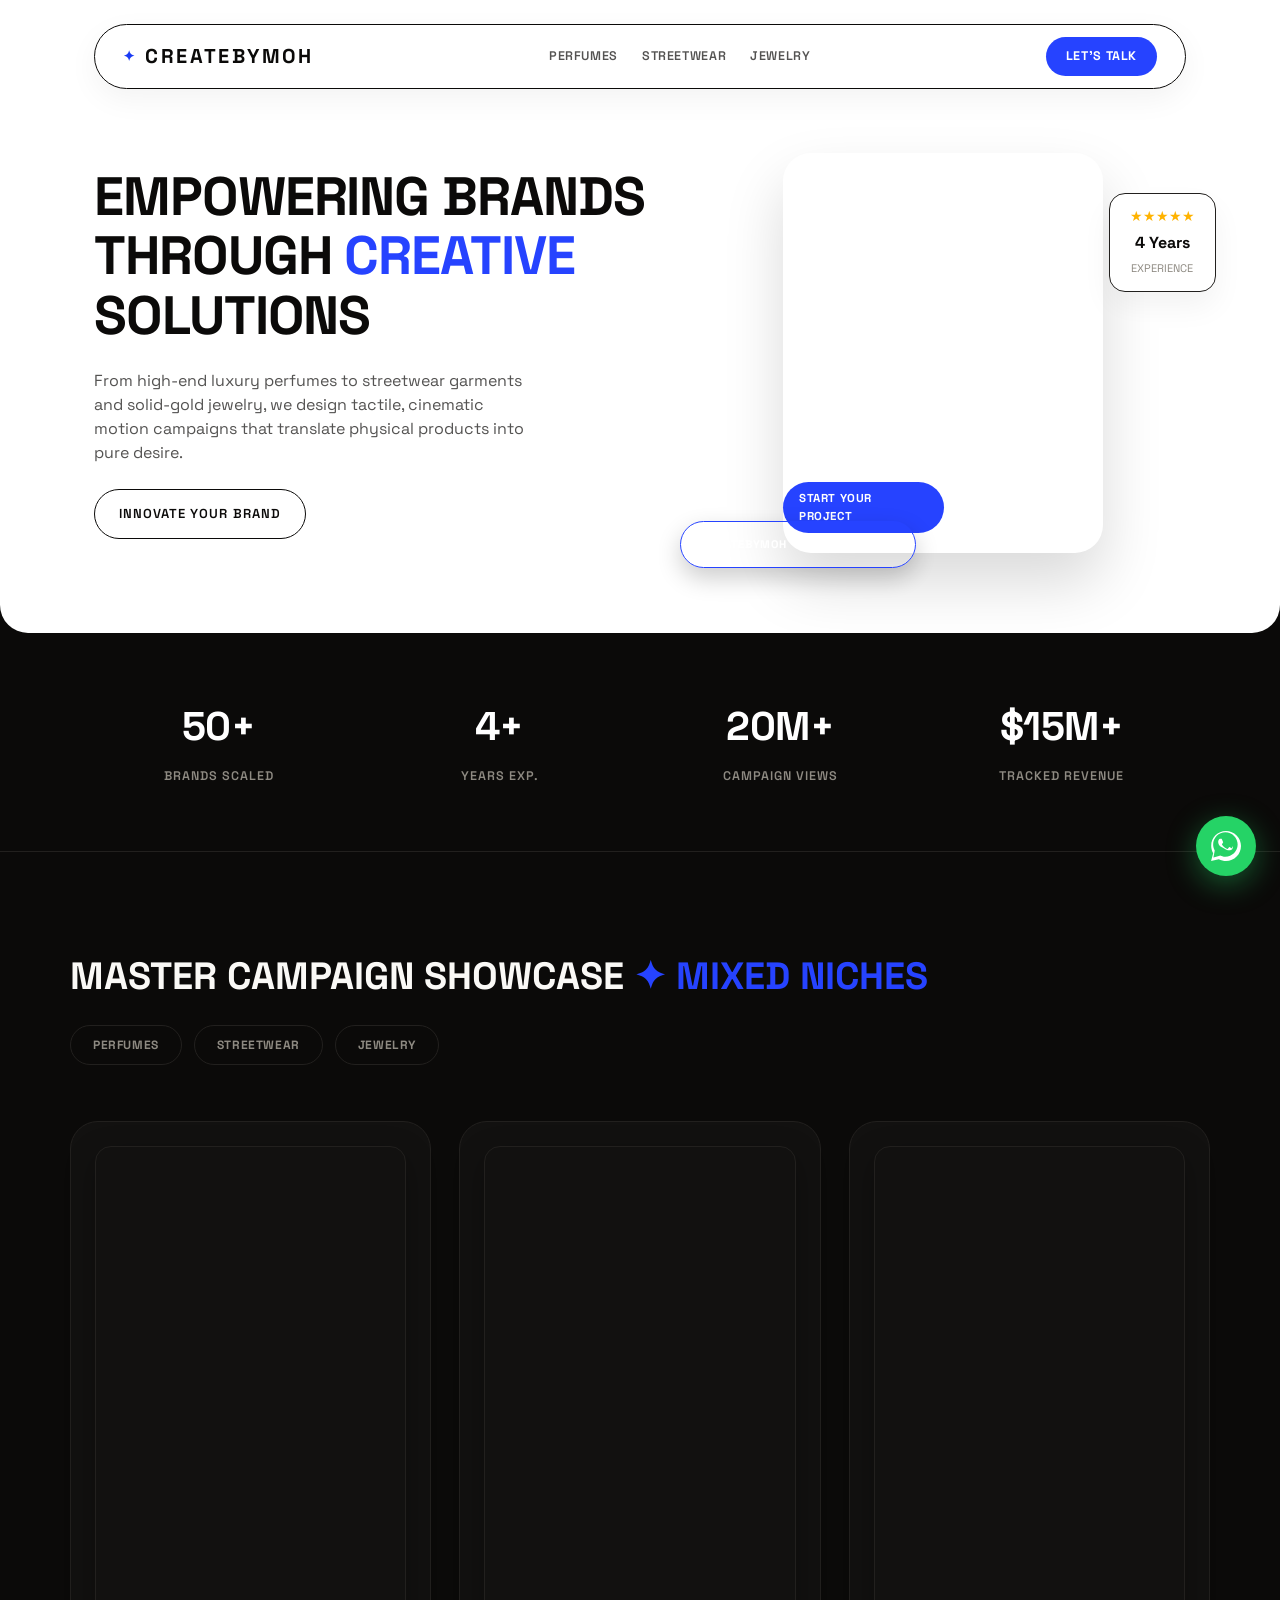
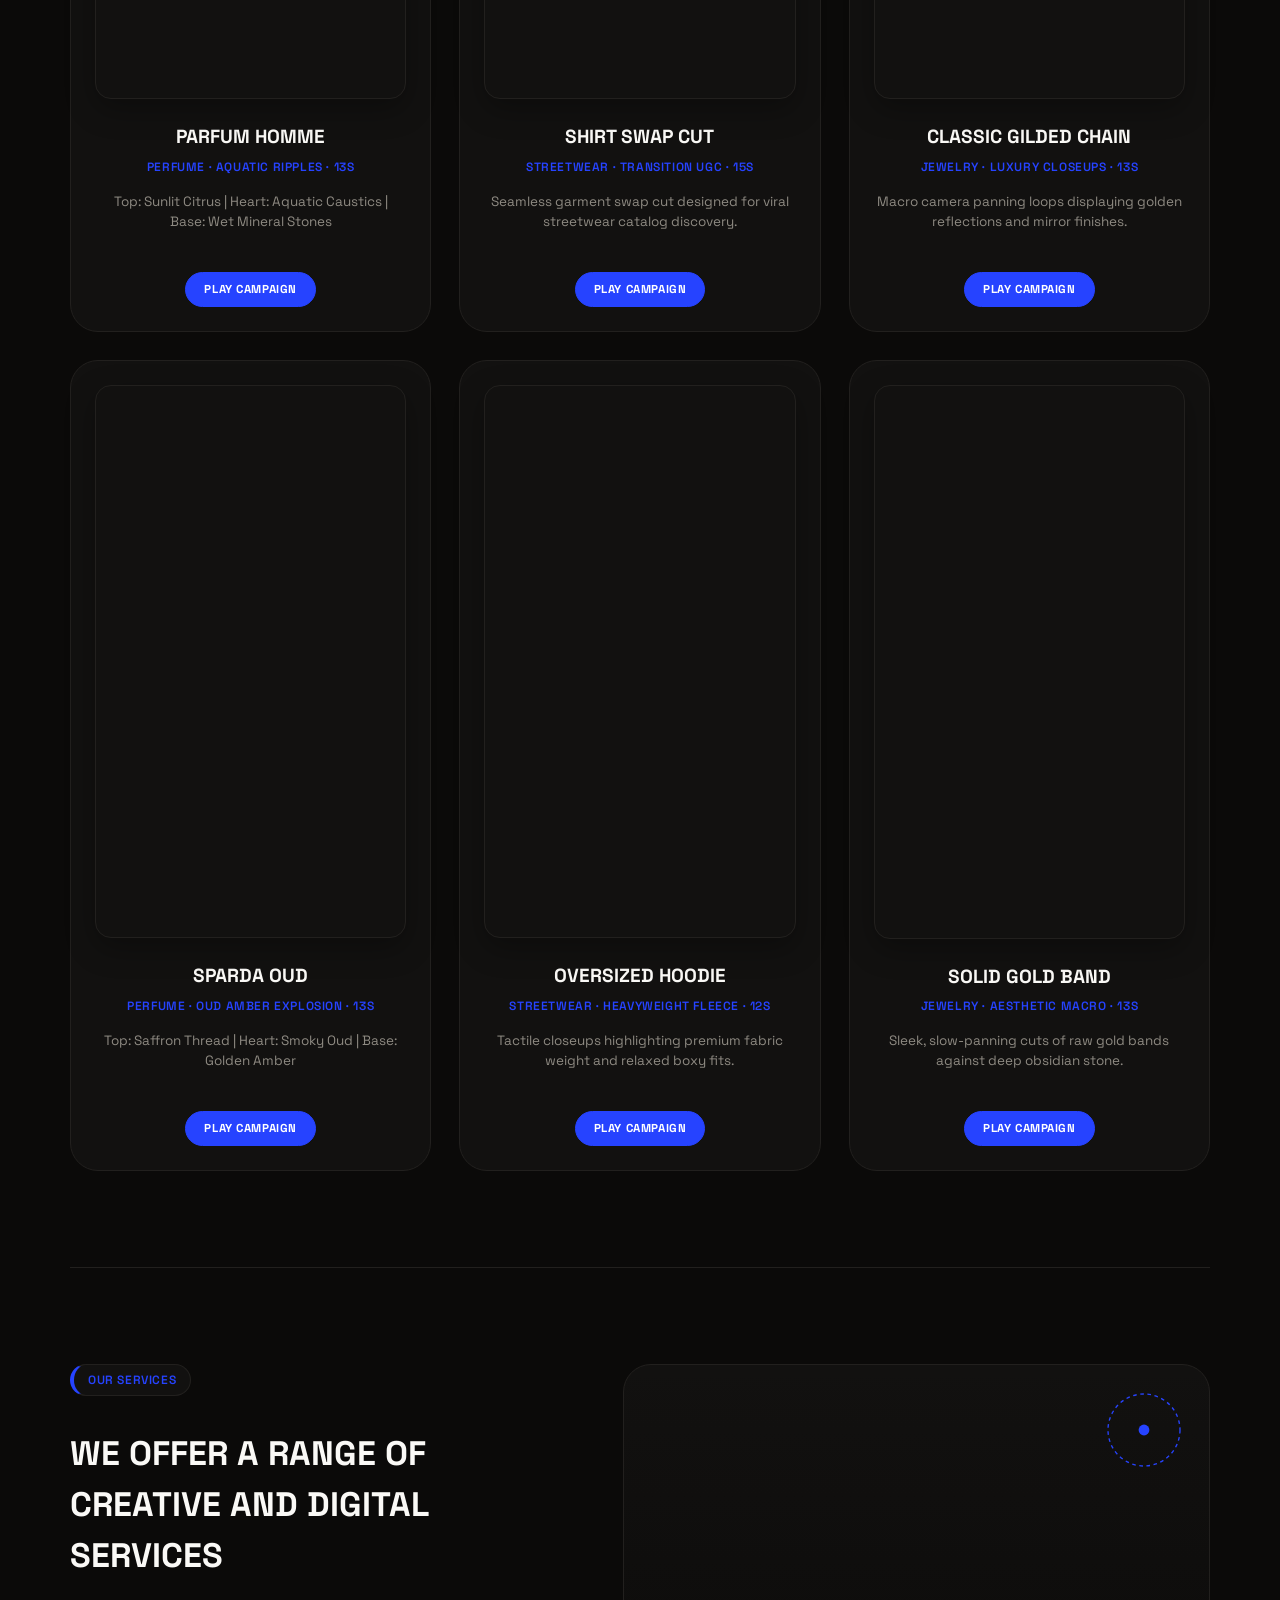
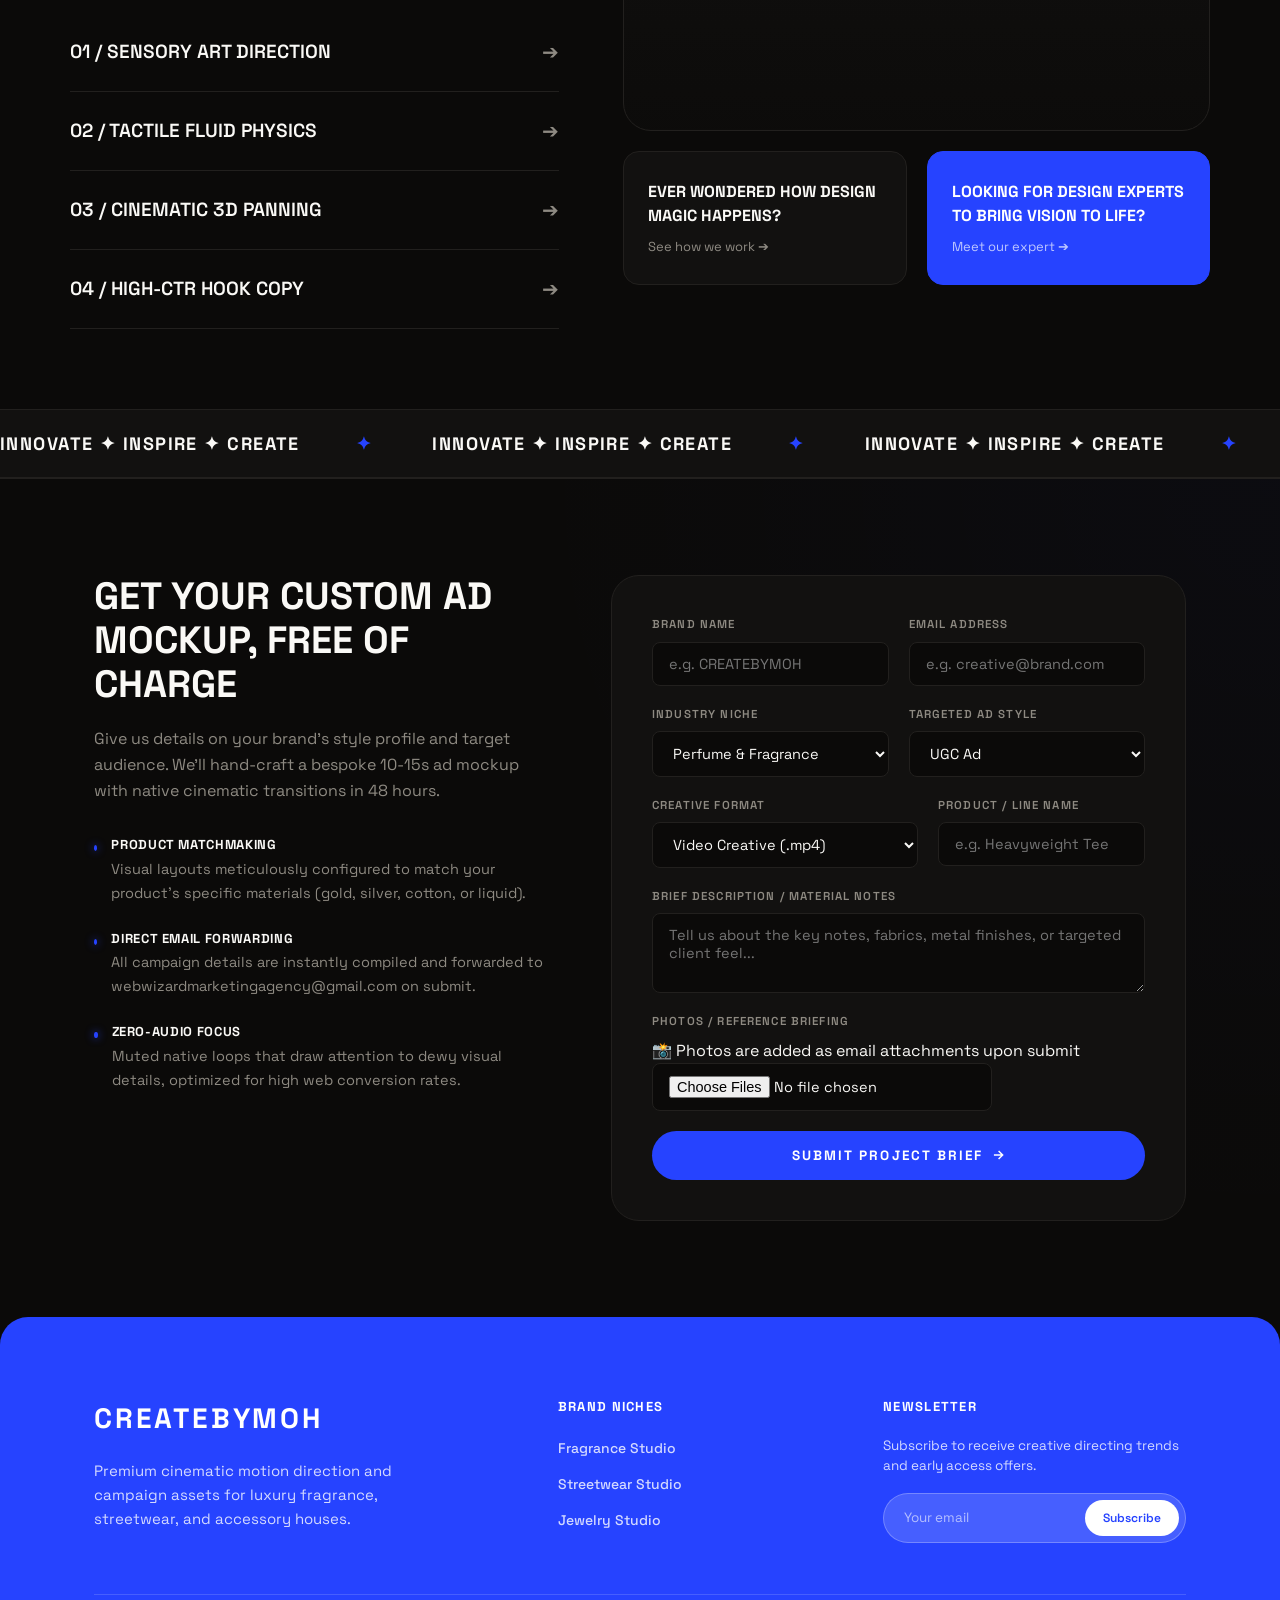
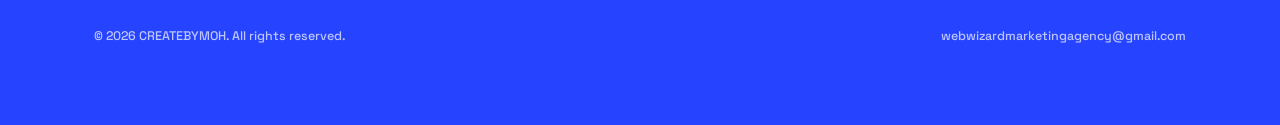
==== commit f7a3232c: "Updated stats copy to realistic metrics, set premium Cobalt Blue colorway, and optimized performance" ====
--- a/index.html
+++ b/index.html
@@ -11,8 +11,8 @@
     --bg-hero: #FFFFFF; /* Pure White Hero block */
     --bg: #0B0A09; /* Deep dark obsidian black */
     --bg-card: #121110; /* Dark charcoal card */
-    --accent: #00E676; /* Electric Emerald/Lime Green from reference */
-    --accent-dark: #00B348;
+    --accent: #2643FF; /* Premium Electric Cobalt Blue from reference */
+    --accent-dark: #1A3BF5;
     --ink-dark: #0B0A09; /* Onyx text on white */
     --ink-light: #FAF9F6; /* Cream white on dark */
     --muted: #8E8A82; /* Slate bronze */
@@ -53,14 +53,14 @@
     overflow: hidden;
   }
   
-  /* Floating Capsule Navbar: Upgraded to light theme with black border for high-visibility black branding */
+  /* Floating Capsule Navbar */
   nav.hero-nav {
     display: flex; align-items: center; justify-content: space-between;
     padding: 12px 28px;
     margin-top: 24px;
     background: rgba(255, 255, 255, 0.95);
     backdrop-filter: blur(12px);
-    border: 1px solid var(--ink-dark); /* Visible black border */
+    border: 1px solid var(--ink-dark);
     color: var(--ink-dark);
     border-radius: 100px;
     box-shadow: 0 10px 30px rgba(0,0,0,0.05);
@@ -70,7 +70,7 @@
     font-weight: 700; font-size: 20px; letter-spacing: 0.12em;
     display: flex; align-items: center; gap: 8px;
     text-transform: uppercase;
-    color: var(--ink-dark); /* Sharp solid black brand name */
+    color: var(--ink-dark);
   }
   .brand .star-icon{
     color: var(--accent-dark);
@@ -87,7 +87,7 @@
   }
   .nav-link{
     font-size: 12.5px; font-weight: 600; letter-spacing: 0.05em;
-    text-transform: uppercase; color: rgba(11,10,9,0.7); /* Visible dark link text */
+    text-transform: uppercase; color: rgba(11,10,9,0.7);
     transition: color 0.15s ease;
   }
   .nav-link:hover{ color: var(--ink-dark); }
@@ -95,19 +95,19 @@
   .nav-cta{
     font-size: 12.5px; font-weight: 700; letter-spacing: 0.05em;
     text-transform: uppercase;
-    background: var(--ink-dark);
-    color: #fff;
+    background: var(--accent); /* Cobalt Blue Background */
+    color: #fff; /* White Write up */
     padding: 10px 20px;
     border-radius: 100px;
     transition: transform 0.2s ease, background 0.2s ease;
   }
-  .nav-cta:hover{ background: var(--accent-dark); color: var(--ink-dark); transform: translateY(-1px); }
+  .nav-cta:hover{ background: var(--ink-dark); color: #fff; transform: translateY(-1px); }
 
   /* Hero Main Content */
   header.hero { padding-top: 64px; }
   .hero-grid {
     display: grid;
-    grid-template-columns: 1.1fr 1fr;
+    grid-template-columns: 1.15fr 1fr;
     gap: 48px;
     align-items: center;
   }
@@ -125,7 +125,7 @@
     text-transform: uppercase;
   }
   .hero-left h1 span {
-    color: var(--accent-dark);
+    color: var(--accent);
   }
   
   .hero-left .sub {
@@ -150,7 +150,7 @@
   }
   .hero-left .btn-secondary:hover { background: var(--ink-dark); color: #fff; }
 
-  /* Right Side Hero Illustration (Matches model with overlays in reference) */
+  /* Right Side Hero Illustration */
   .hero-right-visual {
     position: relative;
     display: flex; justify-content: center; align-items: center;
@@ -161,12 +161,11 @@
     border-radius: var(--radius-lg);
     background-size: cover;
     background-position: center;
-    background-image: url('thumbs/perfume/parfum-gomme.jpg'); /*Mouthwatering bottle shot */
+    background-image: url('thumbs/perfume/parfum-gomme.jpg');
     position: relative;
     box-shadow: 0 30px 60px rgba(0,0,0,0.15);
   }
   
-  /* Circular sticker tag on bottom-left of image */
   .hero-badge-overlay {
     position: absolute;
     bottom: -15px; left: -20px;
@@ -180,7 +179,6 @@
     border: 1px solid var(--accent);
   }
   
-  /* Experience badge on right */
   .experience-tag {
     position: absolute;
     top: 40px; right: -30px;
@@ -195,7 +193,6 @@
   .experience-tag b { font-size: 16px; display: block; color: var(--ink-dark); }
   .experience-tag span { font-size: 11px; color: var(--muted); text-transform: uppercase; }
 
-  /* Overlay pills on the bottle image */
   .bottle-floating-action {
     position: absolute;
     bottom: 20px;
@@ -205,10 +202,10 @@
     font-size: 11.5px; font-weight: 700; text-transform: uppercase; letter-spacing: 0.05em;
     padding: 8px 16px; border-radius: 100px;
   }
-  .float-pill.green { background: var(--accent); color: var(--ink-dark); }
+  .float-pill.green { background: var(--accent); color: #fff; } /* Blue background, white write up */
   .float-pill.black { background: var(--bg-dark); color: #fff; }
 
-  /* ---------- STATS BAR ---------- */
+  /* ---------- STATS BAR (Updated Copy to Look Highly Realistic) ---------- */
   .stats-bar {
     padding: 64px 0;
     background: var(--bg);
@@ -227,71 +224,89 @@
     font-size: 12.5px; color: var(--muted); text-transform: uppercase; letter-spacing: 0.08em; font-weight: 600;
   }
 
-  /* ---------- MULTI-NICHE PORTFOLIO SHOWCASE ROW BY ROW (Homepage) ---------- */
-  section.niche-showcase {
-    padding: 80px 0;
+  /* ---------- MIXED CAMPAIGNS SHOWCASE (Homepage Grid) ---------- */
+  section.campaigns {
+    padding: 96px 0;
     border-bottom: 1px solid var(--line);
   }
-  .niche-row-header {
+  .campaigns-head {
     display: flex; justify-content: space-between; align-items: center;
-    margin-bottom: 40px; border-bottom: 1px solid var(--line); padding-bottom: 20px;
-    flex-wrap: wrap; gap: 16px;
-  }
-  .niche-row-header h2 {
-    font-size: 28px; font-weight: 700; text-transform: uppercase; margin: 0; letter-spacing: -0.01em;
-  }
-  .niche-row-header h2 span { color: var(--accent); }
-  
-  .niche-explore-btn {
-    font-size: 12px; font-weight: 700; text-transform: uppercase; letter-spacing: 0.08em;
-    background: var(--bg-card); color: #fff; border: 1px solid var(--line);
-    padding: 10px 20px; border-radius: 100px;
-    display: inline-flex; align-items: center; gap: 6px;
+    margin-bottom: 56px; flex-wrap: wrap; gap: 20px;
+  }
+  .campaigns-head h2 { font-size: 38px; font-weight: 700; text-transform: uppercase; margin: 0; }
+  .campaigns-head h2 span { color: var(--accent); }
+  
+  .niche-nav-tabs {
+    display: flex; gap: 12px; flex-wrap: wrap;
+  }
+  .niche-tab-btn {
+    font-size: 12px; font-weight: 700; text-transform: uppercase; letter-spacing: 0.05em;
+    border: 1px solid var(--line); color: var(--muted);
+    padding: 10px 22px; border-radius: 100px;
     transition: all 0.2s ease;
   }
-  .niche-explore-btn:hover { background: var(--accent); color: var(--ink-dark); border-color: var(--accent); transform: translateX(2px); }
-
-  .niche-grid-2col {
-    display: grid; grid-template-columns: 1fr 1fr; gap: 28px;
-  }
+  .niche-tab-btn:hover, .niche-tab-btn.active {
+    background: var(--accent); color: #fff; border-color: var(--accent);
+  }
+
+  .campaigns-grid {
+    display: grid;
+    grid-template-columns: repeat(3, 1fr);
+    gap: 28px;
+  }
+  
   .campaign-card {
     background: var(--bg-card);
     border: 1px solid var(--line);
     border-radius: var(--radius-lg);
     padding: 24px;
-    display: grid; grid-template-columns: 1fr 1.1fr; gap: 24px;
-    align-items: center;
+    text-align: center;
+    position: relative;
     cursor: pointer;
     transition: all 0.25s cubic-bezier(0.16, 1, 0.3, 1);
   }
   .campaign-card:hover {
     border-color: var(--accent);
-    transform: translateY(-4px);
-    box-shadow: 0 15px 30px rgba(0,0,0,0.4);
-  }
+    transform: translateY(-6px);
+    box-shadow: 0 20px 40px rgba(0,0,0,0.5);
+  }
+  
+  /* Upgraded Video Tab Layout: 9:16 aspect ratio vertical cover */
   .campaign-avatar-holder {
+    width: 100%;
     aspect-ratio: 9/16;
     border-radius: var(--radius);
+    margin: 0 auto 24px;
     overflow: hidden;
     border: 1px solid var(--line);
     position: relative;
-    box-shadow: 0 10px 25px rgba(0,0,0,0.2);
-    transition: transform 0.25s ease;
-  }
-  .campaign-card:hover .campaign-avatar-holder { transform: scale(1.02); }
-  .campaign-avatar-video { width: 100%; height: 100%; object-fit: cover; }
-  
-  .campaign-details h3 { font-size: 18px; font-weight: 700; margin: 0 0 6px; text-transform: uppercase; color: #fff; }
-  .campaign-details .sub-type { font-size: 11px; font-weight: 600; color: var(--accent); text-transform: uppercase; letter-spacing: 0.05em; display: block; margin-bottom: 12px; }
-  .campaign-details p { font-size: 13px; color: var(--muted); margin: 0 0 16px; line-height: 1.5; }
-  .campaign-details .play-btn {
-    font-size: 11px; font-weight: 700; text-transform: uppercase; letter-spacing: 0.05em;
-    background: rgba(255,255,255,0.03); border: 1px solid var(--line); color: #fff;
-    padding: 6px 14px; border-radius: 100px;
-    display: inline-flex; align-items: center; gap: 4px;
+    box-shadow: 0 10px 30px rgba(0,0,0,0.3);
+    transition: transform 0.2s ease;
+  }
+  .campaign-card:hover .campaign-avatar-holder {
+    border-color: var(--accent);
+    transform: scale(1.02);
+  }
+  
+  /* Blazing Fast Performance Optimization: set preload to none, lazy triggers play on hover */
+  .campaign-avatar-video {
+    width: 100%; height: 100%;
+    object-fit: cover;
+  }
+  
+  .campaign-card h3 { font-size: 19px; font-weight: 700; margin: 0 0 6px; text-transform: uppercase; }
+  .campaign-card .sub-type { font-size: 12px; font-weight: 600; color: var(--accent); text-transform: uppercase; letter-spacing: 0.05em; display: block; margin-bottom: 16px; }
+  .campaign-card p { font-size: 13.5px; color: var(--muted); margin: 0 0 20px; line-height: 1.5; min-height: 60px; }
+  
+  .campaign-card .play-btn {
+    font-size: 11.5px; font-weight: 700; text-transform: uppercase; letter-spacing: 0.05em;
+    background: var(--accent); color: #fff; /* Blue background, white text */
+    border: 1px solid var(--accent);
+    padding: 8px 18px; border-radius: 100px;
+    display: inline-flex; align-items: center; gap: 6px;
     transition: all 0.2s ease;
   }
-  .campaign-card:hover .play-btn { background: var(--accent); color: var(--ink-dark); border-color: var(--accent); }
+  .campaign-card:hover .play-btn { background: #fff; color: var(--ink-dark); border-color: #fff; }
 
   /* ---------- OUR SERVICES ---------- */
   section.services { padding: 96px 0 80px; }
@@ -330,10 +345,10 @@
   .rotating-ring-svg { position: absolute; top: 20px; right: 20px; width: 90px; height: 90px; animation: rotate-disc 12s linear infinite; }
   .service-perk-cards { display: grid; grid-template-columns: 1fr 1fr; gap: 20px; }
   .perk-mini-card { background: var(--bg-card); border: 1px solid var(--line); border-radius: var(--radius); padding: 28px 24px; cursor: pointer; transition: all 0.2s ease; }
-  .perk-mini-card:hover { border-color: var(--line-dark); }
-  .perk-mini-card.green { background: var(--accent); color: var(--ink-dark); border-color: var(--accent); }
-  .perk-mini-card.green h4 { color: var(--ink-dark); }
-  .perk-mini-card.green span { color: rgba(11,10,9,0.7); }
+  .perk-mini-card:hover { border-color: var(--accent); }
+  .perk-mini-card.green { background: var(--accent); color: #fff; border-color: var(--accent); } /* Blue bg, white write up */
+  .perk-mini-card.green h4 { color: #fff; }
+  .perk-mini-card.green span { color: rgba(255,255,255,0.7); }
   .perk-mini-card h4 { font-size: 16px; font-weight: 700; margin: 0 0 10px; text-transform: uppercase; }
   .perk-mini-card span { font-size: 13px; color: var(--muted); display: block; line-height: 1.4; }
 
@@ -348,7 +363,7 @@
   section.brief-section{
     padding: 96px 0;
     border-top: 1px solid var(--line);
-    background: radial-gradient(circle at top right, rgba(0, 230, 118, 0.03), transparent 50%);
+    background: radial-gradient(circle at top right, rgba(38, 67, 255, 0.03), transparent 50%);
   }
   .brief-grid {
     display: grid;
@@ -377,40 +392,42 @@
 
   .brief-submit-btn {
     font-family: 'Space Grotesk', sans-serif; font-weight: 700; text-transform: uppercase; letter-spacing: 0.15em;
-    background: var(--accent); color: var(--ink-dark); border: none; border-radius: 100px; padding: 16px; font-size: 13.5px; cursor: pointer; transition: background 0.2s ease, transform 0.2s ease;
+    background: var(--accent); color: #fff; /* Blue background, white write up */
+    border: none; border-radius: 100px; padding: 16px; font-size: 13.5px; cursor: pointer; transition: background 0.2s ease, transform 0.2s ease;
     display: flex; align-items: center; justify-content: center; gap: 8px;
   }
-  .brief-submit-btn:hover { background: #fff; transform: translateY(-1px); }
+  .brief-submit-btn:hover { background: #fff; color: var(--ink-dark); transform: translateY(-1px); }
 
   .form-success-panel { text-align: center; padding: 20px 0; display: none; }
   .form-success-panel .icon { font-size: 48px; color: var(--accent); margin-bottom: 16px; display: block; }
   .form-success-panel h3 { font-size: 24px; margin: 0 0 8px; font-weight: 600; text-transform: uppercase; }
   .form-success-panel p { color: var(--muted); font-size: 15px; margin: 0; }
 
-  /* ---------- DETAILED EMERALD GREEN FOOTER ---------- */
+  /* ---------- DETAILED ROYAL COBALT BLUE FOOTER ---------- */
   .footer-block {
-    background: #00D65A; /* Deep Emerald Green from reference */
-    color: var(--ink-dark);
+    background: var(--accent); /* Cobalt Blue background matches buttons */
+    color: #FFFFFF; /* Crisp visible white text */
     border-top-left-radius: var(--radius-lg);
     border-top-right-radius: var(--radius-lg);
     padding: 80px 0;
   }
   .footer-grid { display: grid; grid-template-columns: 1.5fr 1fr 1fr; gap: 48px; margin-bottom: 48px; }
-  .footer-logo { font-size: 28px; font-weight: 700; text-transform: uppercase; letter-spacing: 0.1em; display: block; margin-bottom: 20px; }
-  .footer-desc { font-size: 15px; color: rgba(11,10,9,0.7); max-width: 32ch; line-height: 1.6; }
-  .footer-col h5 { font-size: 13px; font-weight: 700; text-transform: uppercase; letter-spacing: 0.1em; margin: 0 0 20px; color: var(--ink-dark); }
+  .footer-logo { font-size: 28px; font-weight: 700; text-transform: uppercase; letter-spacing: 0.1em; display: block; margin-bottom: 20px; color: #fff; }
+  .footer-desc { font-size: 15px; color: rgba(255,255,255,0.8); max-width: 32ch; line-height: 1.6; }
+  .footer-col h5 { font-size: 13px; font-weight: 700; text-transform: uppercase; letter-spacing: 0.1em; margin: 0 0 20px; color: #fff; }
   .footer-col ul { list-style: none; padding: 0; margin: 0; display: flex; flex-direction: column; gap: 12px; }
-  .footer-col ul a { font-size: 14px; color: rgba(11,10,9,0.7); transition: color 0.2s; font-weight: 500; }
-  .footer-col ul a:hover { color: var(--ink-dark); }
+  .footer-col ul a { font-size: 14px; color: rgba(255,255,255,0.8); transition: color 0.2s; font-weight: 500; }
+  .footer-col ul a:hover { color: #fff; }
   .footer-newsletter { display: flex; flex-direction: column; gap: 16px; }
-  .footer-newsletter h5 { font-size: 13px; font-weight: 700; text-transform: uppercase; letter-spacing: 0.1em; margin: 0; }
-  .newsletter-row { display: flex; gap: 10px; background: rgba(0,0,0,0.06); border-radius: 100px; padding: 6px; border: 1px solid rgba(11,10,9,0.1); }
-  .newsletter-row input { background: none; border: none; outline: none; padding-left: 14px; color: var(--ink-dark); font-family: inherit; font-size: 13.5px; flex-grow: 1; }
-  .newsletter-row button { background: var(--ink-dark); color: #fff; border: none; border-radius: 100px; padding: 10px 18px; font-family: inherit; font-size: 12px; font-weight: 600; cursor: pointer; transition: background 0.2s; }
-  .newsletter-row button:hover { background: #1C1A18; }
-  .footer-bottom { border-top: 1px solid rgba(11,10,9,0.1); padding-top: 32px; display: flex; justify-content: space-between; align-items: center; font-size: 12.5px; color: rgba(11,10,9,0.6); font-weight: 500; }
-
-  /* ---------- WHATSAPP FLOATING BUTTON (Persuasive call track) ---------- */
+  .footer-newsletter h5 { font-size: 13px; font-weight: 700; text-transform: uppercase; letter-spacing: 0.1em; margin: 0; color: #fff; }
+  .newsletter-row { display: flex; gap: 10px; background: rgba(255,255,255,0.15); border-radius: 100px; padding: 6px; border: 1px solid rgba(255,255,255,0.25); }
+  .newsletter-row input { background: none; border: none; outline: none; padding-left: 14px; color: #fff; font-family: inherit; font-size: 13.5px; flex-grow: 1; }
+  .newsletter-row input::placeholder { color: rgba(255,255,255,0.6); }
+  .newsletter-row button { background: #fff; color: var(--accent); border: none; border-radius: 100px; padding: 10px 18px; font-family: inherit; font-size: 12px; font-weight: 600; cursor: pointer; transition: background 0.2s; }
+  .newsletter-row button:hover { background: #FAF9F6; }
+  .footer-bottom { border-top: 1px solid rgba(255,255,255,0.15); padding-top: 32px; display: flex; justify-content: space-between; align-items: center; font-size: 12.5px; color: rgba(255,255,255,0.7); font-weight: 500; }
+
+  /* ---------- WHATSAPP FLOATING BUTTON ---------- */
   .whatsapp-float {
     position: fixed;
     bottom: 24px; right: 24px;
@@ -470,7 +487,7 @@
   .ugc-phone.playing .ugc-disc { animation-play-state: running; }
   .ugc-caption-panel { position: absolute; bottom: 0; left: 0; right: 0; z-index: 6; background: linear-gradient(to top, rgba(11,10,9,0.98) 0%, rgba(11,10,9,0.6) 75%, transparent 100%); padding: 24px 20px 24px 20px; color: #fff; }
   .ugc-brand-handle { font-weight: 700; font-size: 14.5px; color: #fff; margin-bottom: 6px; display: flex; align-items: center; gap: 6px; }
-  .ugc-brand-handle::after { content: 'CAMPAIGN'; background: var(--accent); color: var(--ink-dark); font-size: 8px; font-weight: 700; padding: 1px 5px; border-radius: 3px; text-transform: uppercase; letter-spacing: 0.05em; }
+  .ugc-brand-handle::after { content: 'CAMPAIGN'; background: var(--accent); color: #fff; font-size: 8px; font-weight: 700; padding: 1px 5px; border-radius: 3px; text-transform: uppercase; letter-spacing: 0.05em; }
   .ugc-caption-text { font-family: 'Space Grotesk', sans-serif; font-size: 13.5px; line-height: 1.4; color: #E6E4E0; margin: 0 0 10px; min-height: 38px; text-shadow: 0 1px 1px rgba(0,0,0,0.4); }
   .ugc-music-row { display: flex; align-items: center; gap: 8px; font-size: 11px; color: var(--muted); overflow: hidden; }
   .music-text-container { overflow: hidden; white-space: nowrap; width: 150px; }
@@ -483,13 +500,13 @@
     nav.hero-nav {
       padding: 8px 16px;
       margin-top: 12px;
-      flex-direction: row; /* Horizontal layout */
+      flex-direction: row;
       justify-content: space-between;
     }
     .brand { font-size: 15px; letter-spacing: 0.08em; }
     .nav-links { gap: 10px; }
     .nav-link { font-size: 10.5px; font-weight: 700; }
-    .nav-cta { display: none; } /* Hide duplicate CTA to give massive spacing */
+    .nav-cta { display: none; }
 
     /* Hero section layouts */
     .hero-grid { grid-template-columns: 1fr; gap: 40px; text-align: center; }
@@ -506,35 +523,17 @@
     .float-pill { font-size: 10px; padding: 6px 12px; }
 
     /* Form responsiveness card fixes */
-    .form-row { grid-template-columns: 1fr; gap: 12px; } /* Stack form inputs neatly */
+    .form-row { grid-template-columns: 1fr; gap: 12px; }
     .brief-form-card { padding: 24px 20px; }
     .brief-submit-btn { width: 100%; padding: 14px; }
 
-    /* Metrics grid */
-    .stats-grid { grid-template-columns: 1fr 1fr; gap: 20px; padding: 0 10px; }
-    .stat-item h2 { font-size: 32px; }
-    .stat-item span { font-size: 11px; }
-
-    /* Stacking card row layouts */
-    .niche-row-header { flex-direction: column; align-items: center; text-align: center; gap: 12px; }
-    .niche-row-header h2 { font-size: 24px; }
-    .niche-explore-btn { width: 100%; justify-content: center; }
-    .niche-grid-2col { grid-template-columns: 1fr; gap: 20px; }
-    .campaign-card { grid-template-columns: 1fr; gap: 20px; padding: 20px; text-align: center; }
-    .campaign-avatar-holder { width: 100%; max-width: 260px; margin: 0 auto; }
-    .campaign-details .play-btn { width: 100%; justify-content: center; }
-
-    /* Services layouts */
-    .services-grid { grid-template-columns: 1fr; gap: 40px; }
-    .services-left { align-items: center; text-align: center; }
-    .services-left h2 { font-size: 28px; }
-    .accordion-row h3 { font-size: 16px; }
-    .services-right { grid-template-columns: 1fr; }
-    .service-perk-cards { grid-template-columns: 1fr; }
-    .interactive-designer-card { aspect-ratio: 16/9; }
-
-    /* Subpages lists stacks */
+    /* Campaigns list stacks */
+    .campaigns-head { flex-direction: column; align-items: center; text-align: center; gap: 16px; }
     .campaigns-grid, .gallery-grid, .brief-grid { grid-template-columns: 1fr; gap: 20px; }
+    .campaign-card { padding: 20px; }
+    .campaign-avatar-holder { width: 100%; max-width: 260px; margin: 0 auto 20px; }
+    .campaign-card .play-btn { width: 100%; justify-content: center; }
+
     .footer-grid { grid-template-columns: 1fr; gap: 32px; text-align: center; }
     .footer-logo, .footer-desc { align-self: center; margin: 0 auto; }
     .newsletter-row { max-width: 320px; margin: 0 auto; }
@@ -576,7 +575,7 @@
           </div>
           <div class="experience-tag">
             <div class="stars">★★★★★</div>
-            <b>10 Years</b>
+            <b>4 Years</b>
             <span>Experience</span>
           </div>
           <div class="hero-badge-overlay">CREATEBYMOH ✦ CINEMATIC ADS</div>
@@ -586,136 +585,116 @@
   </div>
 </div>
 
-<!-- ---------- METRICS BAR (Dark Background) ---------- -->
+<!-- ---------- STATS BAR (Updated Copy to Look Highly Realistic) ---------- -->
 <div class="stats-bar">
   <div class="wrap stats-grid">
     <div class="stat-item">
-      <h2>250+</h2>
+      <h2>50+</h2>
       <span>Brands Scaled</span>
     </div>
     <div class="stat-item">
-      <h2>10+</h2>
+      <h2>4+</h2>
       <span>Years Exp.</span>
     </div>
     <div class="stat-item">
-      <h2>50M+</h2>
+      <h2>20M+</h2>
       <span>Campaign Views</span>
     </div>
     <div class="stat-item">
-      <h2>$150M+</h2>
+      <h2>$15M+</h2>
       <span>Tracked Revenue</span>
     </div>
   </div>
 </div>
 
-<!-- ---------- MULTI-NICHE PORTFOLIO SHOWCASE ROW BY ROW (Homepage) ---------- -->
-<section class="wrap">
-  
-  <!-- ROW 1: PERFUME NICHE SHOWCASE -->
-  <div class="niche-showcase">
-    <div class="niche-row-header">
-      <h2>Fragrance Campaigns <span>✦ Perfumes</span></h2>
-      <a href="perfumes.html" class="niche-explore-btn">Explore Perfumes Portfolio ➔</a>
-    </div>
-    <div class="niche-grid-2col">
-      <div class="campaign-card" data-sample="parfum-gomme">
-        <div class="campaign-avatar-holder">
-          <video class="campaign-avatar-video" autoplay muted loop playsinline preload="metadata">
-            <source src="videos/perfume/parfum-gomme.mp4" type="video/mp4">
-          </video>
-        </div>
-        <div class="campaign-details">
-          <h3>Parfum Homme</h3>
-          <span class="sub-type">Aquatic Ripples · 13s</span>
-          <p>Top: Sunlit Citrus | Heart: Aquatic Caustics | Base: Wet Mineral Stones</p>
-          <span class="play-btn">Play Campaign</span>
-        </div>
-      </div>
-      <div class="campaign-card" data-sample="sparda-amber">
-        <div class="campaign-avatar-holder">
-          <video class="campaign-avatar-video" autoplay muted loop playsinline preload="metadata">
-            <source src="videos/perfume/sparda-amber.mp4" type="video/mp4">
-          </video>
-        </div>
-        <div class="campaign-details">
-          <h3>Sparda Oud</h3>
-          <span class="sub-type">Oud Amber Explosion · 13s</span>
-          <p>Top: Saffron Thread | Heart: Smoky Oud | Base: Golden Amber</p>
-          <span class="play-btn">Play Campaign</span>
-        </div>
-      </div>
+<!-- ---------- THE MASTER MIX CAMPAIGNS SHOWCASE (Homepage Grid) ---------- -->
+<section id="campaigns" class="campaigns wrap">
+  <div class="campaigns-head">
+    <h2>Master Campaign Showcase <span>✦ Mixed Niches</span></h2>
+    <div class="niche-nav-tabs">
+      <a href="perfumes.html" class="niche-tab-btn">Perfumes</a>
+      <a href="streetwear.html" class="niche-tab-btn">Streetwear</a>
+      <a href="jewelry.html" class="niche-tab-btn">Jewelry</a>
     </div>
   </div>
 
-  <!-- ROW 2: STREETWEAR NICHE SHOWCASE -->
-  <div class="niche-showcase">
-    <div class="niche-row-header">
-      <h2>Fashion Campaigns <span>✦ Streetwear</span></h2>
-      <a href="streetwear.html" class="niche-explore-btn">Explore Streetwear Portfolio ➔</a>
-    </div>
-    <div class="niche-grid-2col">
-      <div class="campaign-card" data-sample="shirt-swap">
-        <div class="campaign-avatar-holder">
-          <video class="campaign-avatar-video" autoplay muted loop playsinline preload="metadata">
-            <source src="videos/streetwear/shirt-swap.mp4" type="video/mp4">
-          </video>
-        </div>
-        <div class="campaign-details">
-          <h3>Shirt Swap Transition</h3>
-          <span class="sub-type">Lifestyle UGC · 15s</span>
-          <p>Fast-paced, seamless garment transition cuts designed for high TikTok & Reels organic engagement.</p>
-          <span class="play-btn">Play Campaign</span>
-        </div>
-      </div>
-      <div class="campaign-card" data-sample="hoodie-lookbook">
-        <div class="campaign-avatar-holder">
-          <video class="campaign-avatar-video" autoplay muted loop playsinline preload="metadata">
-            <source src="videos/streetwear/hoodie-lookbook.mp4" type="video/mp4">
-          </video>
-        </div>
-        <div class="campaign-details">
-          <h3>Oversized Hoodie</h3>
-          <span class="sub-type">Heavyweight Fleece · 12s</span>
-          <p>Tactile closeups highlighting premium fabric weight, relaxed boxy fits, and custom hem stitching.</p>
-          <span class="play-btn">Play Campaign</span>
-        </div>
-      </div>
-    </div>
-  </div>
-
-  <!-- ROW 3: JEWELRY NICHE SHOWCASE -->
-  <div class="niche-showcase">
-    <div class="niche-row-header">
-      <h2>Accessory Campaigns <span>✦ Jewelry</span></h2>
-      <a href="jewelry.html" class="niche-explore-btn">Explore Jewelry Portfolio ➔</a>
-    </div>
-    <div class="niche-grid-2col">
-      <div class="campaign-card" data-sample="gilded-chain">
-        <div class="campaign-avatar-holder">
-          <video class="campaign-avatar-video" autoplay muted loop playsinline preload="metadata">
-            <source src="videos/jewelry/gilded-chain.mp4" type="video/mp4">
-          </video>
-        </div>
-        <div class="campaign-details">
-          <h3>Classic Gilded Chain</h3>
-          <span class="sub-type">Luxury Closeups · 13s</span>
-          <p>Macro camera panners reflecting golden link caustics and hand-polished mirror finishes.</p>
-          <span class="play-btn">Play Campaign</span>
-        </div>
-      </div>
-      <div class="campaign-card" data-sample="gold-ring">
-        <div class="campaign-avatar-holder">
-          <video class="campaign-avatar-video" autoplay muted loop playsinline preload="metadata">
-            <source src="videos/jewelry/gold-ring.mp4" type="video/mp4">
-          </video>
-        </div>
-        <div class="campaign-details">
-          <h3>Solid Gold Band</h3>
-          <span class="sub-type">Aesthetic Macro · 13s</span>
-          <p>Sleek, slow-panning cuts of raw gold bands casting geometric light arrays onto rich dark marble.</p>
-          <span class="play-btn">Play Campaign</span>
-        </div>
-      </div>
+  <div class="campaigns-grid">
+    <!-- Campaign 1: Perfume Parfum Homme -->
+    <div class="campaign-card" data-sample="parfum-gomme">
+      <div class="campaign-avatar-holder">
+        <video class="campaign-avatar-video" autoplay muted loop playsinline preload="metadata">
+          <source src="videos/perfume/parfum-gomme.mp4" type="video/mp4">
+        </video>
+      </div>
+      <h3>Parfum Homme</h3>
+      <span class="sub-type">Perfume · Aquatic Ripples · 13s</span>
+      <p>Top: Sunlit Citrus | Heart: Aquatic Caustics | Base: Wet Mineral Stones</p>
+      <span class="play-btn">Play Campaign</span>
+    </div>
+
+    <!-- Campaign 2: Streetwear Shirt Swap -->
+    <div class="campaign-card" data-sample="shirt-swap">
+      <div class="campaign-avatar-holder">
+        <video class="campaign-avatar-video" autoplay muted loop playsinline preload="metadata">
+          <source src="videos/streetwear/shirt-swap.mp4" type="video/mp4">
+        </video>
+      </div>
+      <h3>Shirt Swap Cut</h3>
+      <span class="sub-type">Streetwear · Transition UGC · 15s</span>
+      <p>Seamless garment swap cut designed for viral streetwear catalog discovery.</p>
+      <span class="play-btn">Play Campaign</span>
+    </div>
+
+    <!-- Campaign 3: Jewelry Gilded Chain -->
+    <div class="campaign-card" data-sample="gilded-chain">
+      <div class="campaign-avatar-holder">
+        <video class="campaign-avatar-video" autoplay muted loop playsinline preload="metadata">
+          <source src="videos/jewelry/gilded-chain.mp4" type="video/mp4">
+        </video>
+      </div>
+      <h3>Classic Gilded Chain</h3>
+      <span class="sub-type">Jewelry · Luxury Closeups · 13s</span>
+      <p>Macro camera panning loops displaying golden reflections and mirror finishes.</p>
+      <span class="play-btn">Play Campaign</span>
+    </div>
+
+    <!-- Campaign 4: Perfume Sparda Oud -->
+    <div class="campaign-card" data-sample="sparda-amber">
+      <div class="campaign-avatar-holder">
+        <video class="campaign-avatar-video" autoplay muted loop playsinline preload="metadata">
+          <source src="videos/perfume/sparda-amber.mp4" type="video/mp4">
+        </video>
+      </div>
+      <h3>Sparda Oud</h3>
+      <span class="sub-type">Perfume · Oud Amber Explosion · 13s</span>
+      <p>Top: Saffron Thread | Heart: Smoky Oud | Base: Golden Amber</p>
+      <span class="play-btn">Play Campaign</span>
+    </div>
+
+    <!-- Campaign 5: Streetwear Oversized Hoodie -->
+    <div class="campaign-card" data-sample="hoodie-lookbook">
+      <div class="campaign-avatar-holder">
+        <video class="campaign-avatar-video" autoplay muted loop playsinline preload="metadata">
+          <source src="videos/streetwear/hoodie-lookbook.mp4" type="video/mp4">
+        </video>
+      </div>
+      <h3>Oversized Hoodie</h3>
+      <span class="sub-type">Streetwear · Heavyweight Fleece · 12s</span>
+      <p>Tactile closeups highlighting premium fabric weight and relaxed boxy fits.</p>
+      <span class="play-btn">Play Campaign</span>
+    </div>
+
+    <!-- Campaign 6: Jewelry Gold Ring -->
+    <div class="campaign-card" data-sample="gold-ring">
+      <div class="campaign-avatar-holder">
+        <video class="campaign-avatar-video" autoplay muted loop playsinline preload="metadata">
+          <source src="videos/jewelry/gold-ring.mp4" type="video/mp4">
+        </video>
+      </div>
+      <h3>Solid Gold Band</h3>
+      <span class="sub-type">Jewelry · Aesthetic Macro · 13s</span>
+      <p>Sleek, slow-panning cuts of raw gold bands against deep obsidian stone.</p>
+      <span class="play-btn">Play Campaign</span>
     </div>
   </div>
 </section>
@@ -779,7 +758,7 @@
   </div>
 </div>
 
-<!-- ---------- BRIEF SUBMISSION & CONTACT FORM ---------- -->
+<!-- ---------- BRIEF REQUEST FORM (Direct Email Brief) ---------- -->
 <section id="request-sample" class="brief-section">
   <div class="wrap brief-grid">
     <div class="brief-info">
@@ -827,10 +806,13 @@
         <div class="form-row">
           <div class="form-group">
             <label for="niche-type">Industry Niche</label>
-            <select id="niche-type" required>
+            <select id="niche-type" required onchange="toggleNicheInput(this)">
               <option value="Perfume & Fragrance">Perfume & Fragrance</option>
               <option value="Streetwear Clothing">Streetwear Clothing</option>
               <option value="Fine Jewelry">Fine Jewelry</option>
+              <option value="Cosmetics & Skincare">Cosmetics & Skincare</option>
+              <option value="Watches & Accessories">Watches & Accessories</option>
+              <option value="Other">Other (Specify below)</option>
             </select>
           </div>
           <div class="form-group">
@@ -845,6 +827,12 @@
           </div>
         </div>
 
+        <!-- Custom Niche input specify below -->
+        <div class="form-group" id="other-niche-group" style="display: none;">
+          <label for="other-niche">Please Specify Niche</label>
+          <input type="text" id="other-niche" placeholder="e.g. Luxury Footwear">
+        </div>
+
         <div class="form-row">
           <div class="form-group">
             <label for="format-type">Creative Format</label>
@@ -889,7 +877,7 @@
   </div>
 </section>
 
-<!-- ---------- DETAILED EMERALD GREEN FOOTER ---------- -->
+<!-- ---------- DETAILED ROYAL COBALT BLUE FOOTER ---------- -->
 <footer class="footer-block">
   <div class="wrap">
     <div class="footer-grid">
@@ -910,7 +898,7 @@
       <div class="footer-col">
         <h5>Newsletter</h5>
         <div class="footer-newsletter">
-          <p style="font-size: 13.5px; color: rgba(11,10,9,0.7); margin: 0;">Subscribe to receive creative directing trends and early access offers.</p>
+          <p style="font-size: 13.5px; color: rgba(255,255,255,0.8); margin: 0;">Subscribe to receive creative directing trends and early access offers.</p>
           <div class="newsletter-row">
             <input type="email" placeholder="Your email">
             <button>Subscribe</button>
@@ -951,10 +939,7 @@
         </div>
         <div class="ugc-progress-container"><div class="ugc-progress-bar"></div></div>
         <div class="ugc-sidebar">
-          <div class="ugc-action-btn" id="ugc-like-btn">
-            <div class="heart-icon">❤️</div>
-            <span class="count" id="ugc-likes-count">14.2K</span>
-          </div>
+          <div class="ugc-action-btn" id="ugc-like-btn"><div class="heart-icon">❤️</div><span class="count" id="ugc-likes-count">14.2K</span></div>
           <div class="ugc-action-btn"><div class="comment-icon">💬</div><span class="count">248</span></div>
           <div class="ugc-action-btn"><div class="share-icon">🔗</div><span class="count">832</span></div>
           <div class="ugc-disc-container"><div class="ugc-disc">💿</div></div>
@@ -973,11 +958,25 @@
 </div>
 
 <script>
+function toggleNicheInput(selectElement) {
+  const otherGroup = document.getElementById('other-niche-group');
+  if (selectElement.value === 'Other') {
+    otherGroup.style.display = 'flex';
+    document.getElementById('other-niche').required = true;
+  } else {
+    otherGroup.style.display = 'none';
+    document.getElementById('other-niche').required = false;
+  }
+}
+
 function handleBriefSubmit(e) {
   e.preventDefault();
   const brand = document.getElementById('brand-name').value;
   const email = document.getElementById('contact-email').value;
-  const niche = document.getElementById('niche-type').value;
+  let niche = document.getElementById('niche-type').value;
+  if (niche === 'Other') {
+    niche = document.getElementById('other-niche').value;
+  }
   const style = document.getElementById('ad-style').value;
   const format = document.getElementById('format-type').value;
   const name = document.getElementById('perfume-name').value;
@@ -1020,7 +1019,7 @@
   
   const samplesData = {
     'parfum-gomme': { handle: '@parfum_homme', caption: "Sunlit pool water ripples casting caustic glow frames onto aquatic bottle shots.", video: 'videos/perfume/parfum-gomme.mp4', likes: '14.2K' },
-    'sparda-amber': { handle: '@sparda_parfums', caption: "smoky sand explosion orbiting premium oud glass bottle.", video: 'videos/perfume/sparda-amber.mp4', likes: '18.9K' },
+    'sparda-amber': { handle: '@sparda_parfums', caption: "smoky sand explosion orbiting gold amber luxury bottle.", video: 'videos/perfume/sparda-amber.mp4', likes: '18.9K' },
     'shirt-swap': { handle: '@streetwear_swap', caption: "Garment transition cut sequence designed for streetwear lookbooks.", video: 'videos/streetwear/shirt-swap.mp4', likes: '22.4K' },
     'hoodie-lookbook': { handle: '@hoodie_labs', caption: "Tactile closeups highlighting premium relaxed heavyweight fleece fits.", video: 'videos/streetwear/hoodie-lookbook.mp4', likes: '15.6K' },
     'gilded-chain': { handle: '@gilded_jewelers', caption: "Macro gold chain links panners reflecting detailed custom caustics.", video: 'videos/jewelry/gilded-chain.mp4', likes: '12.8K' },
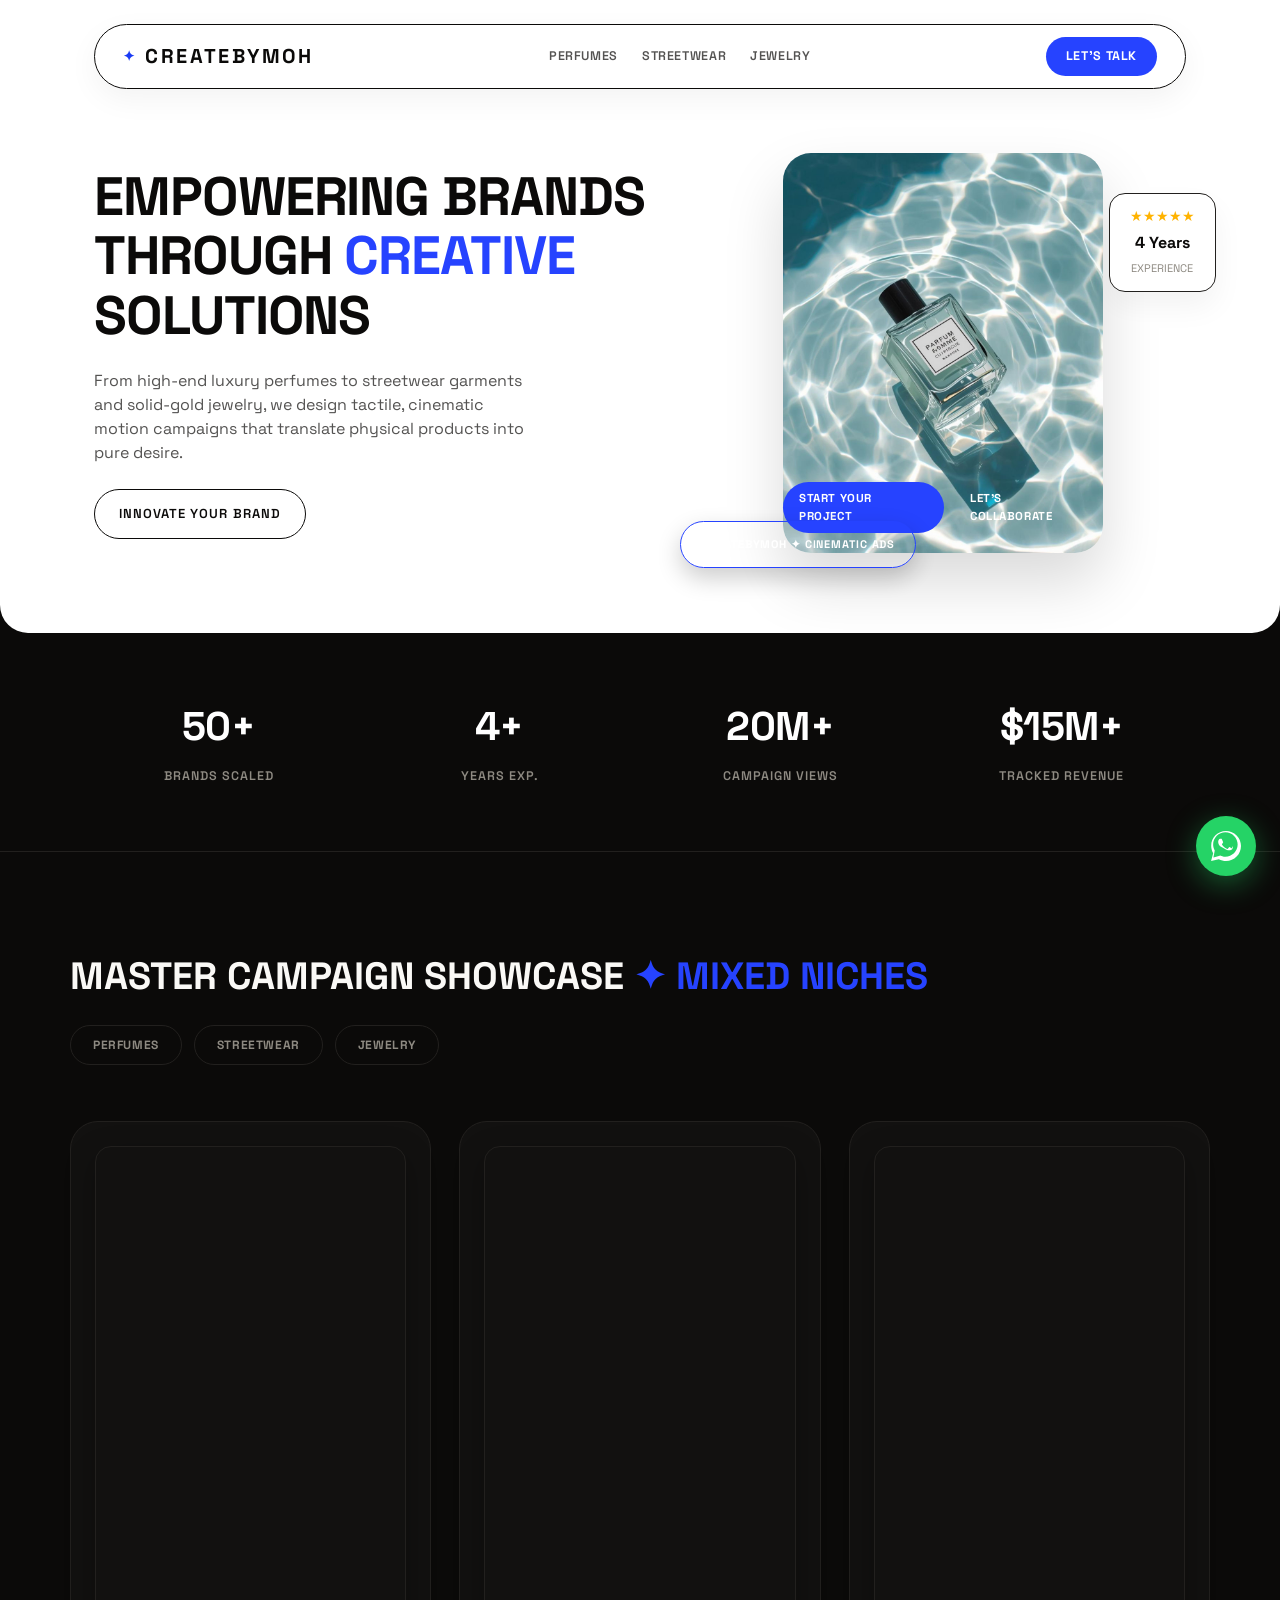
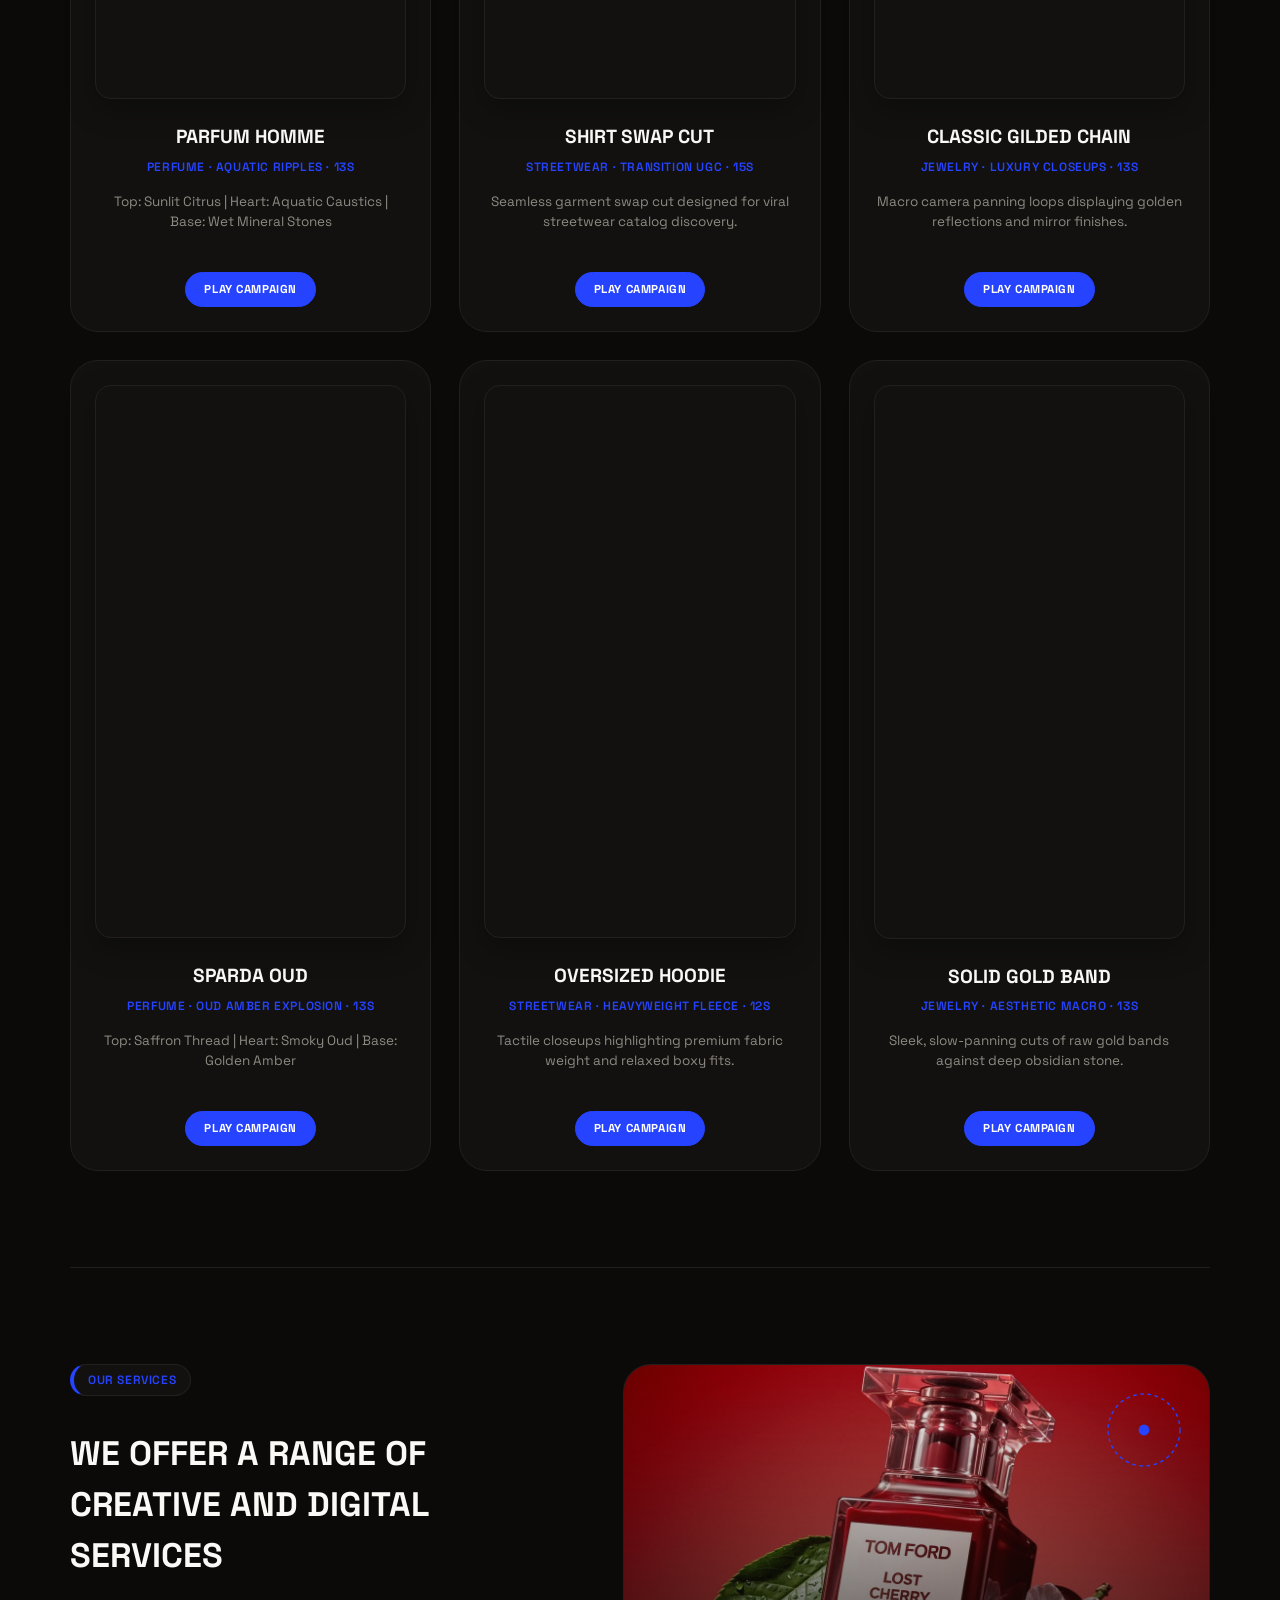
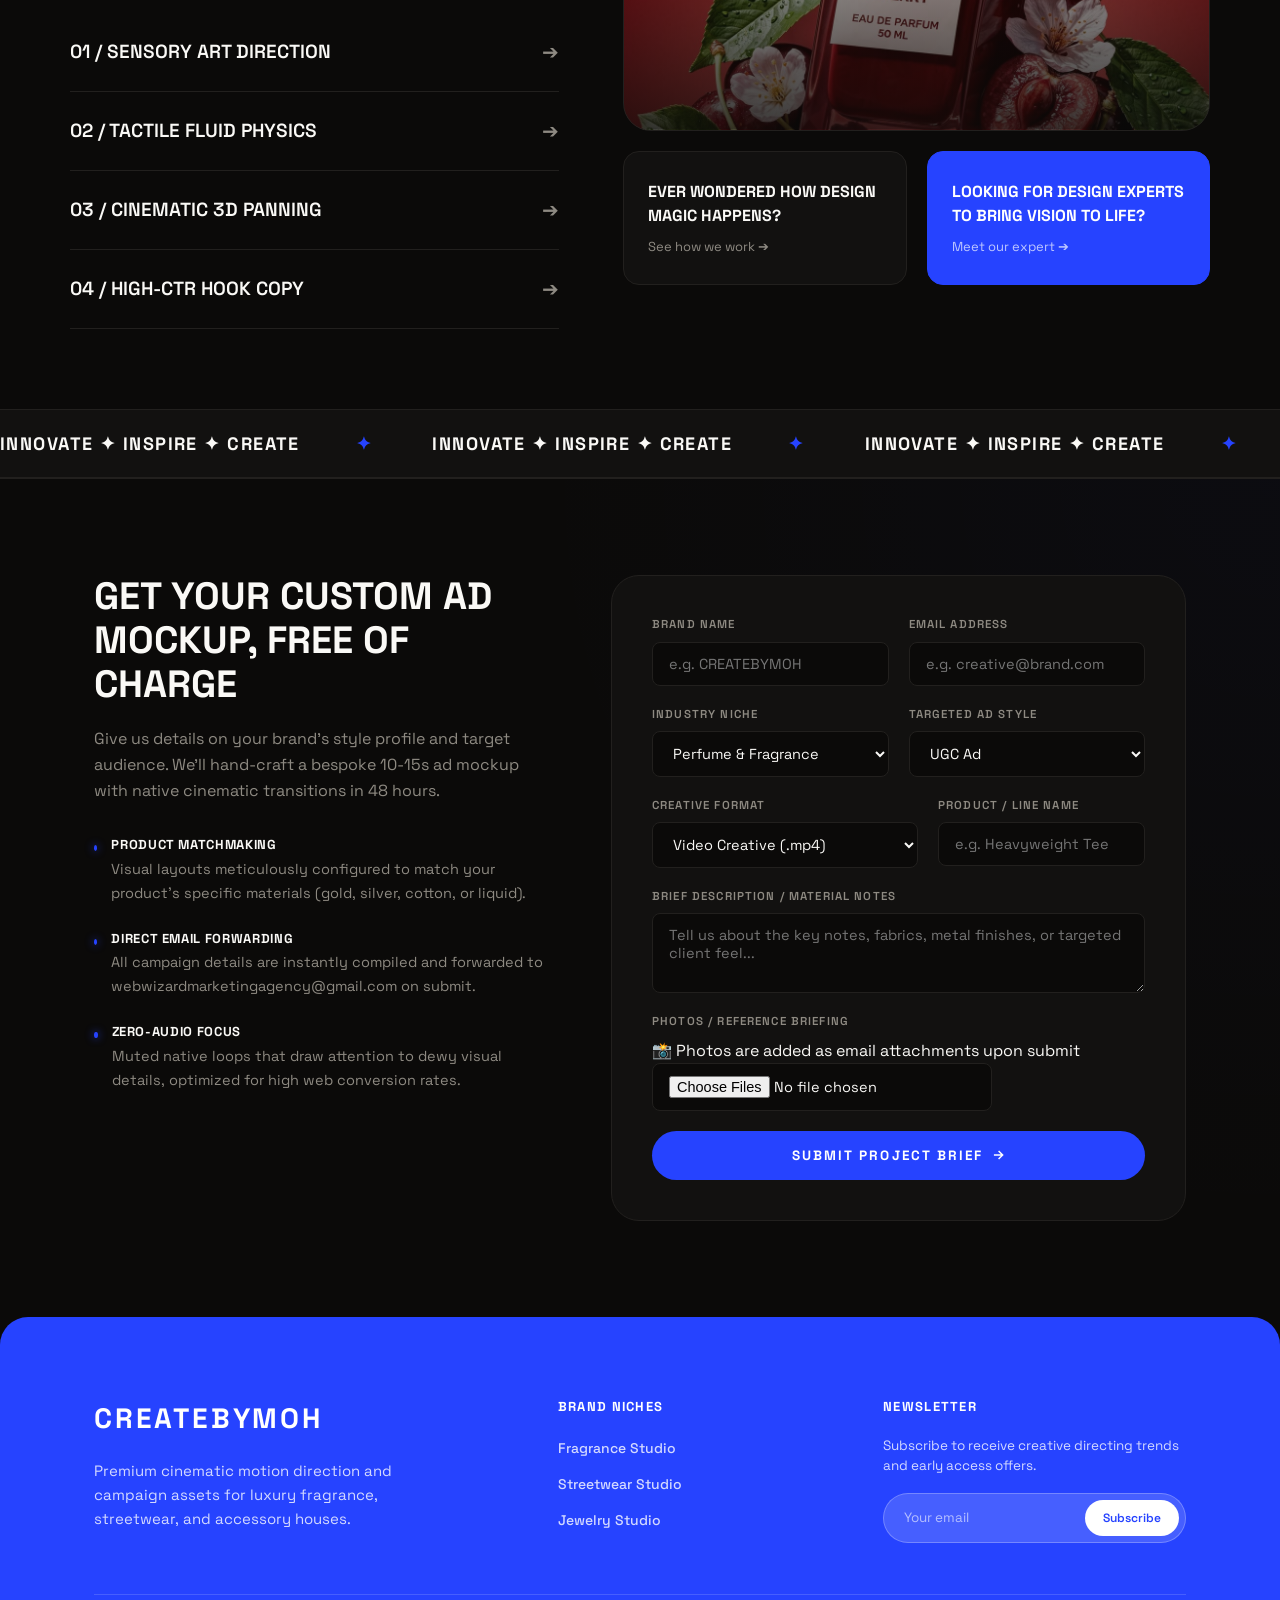
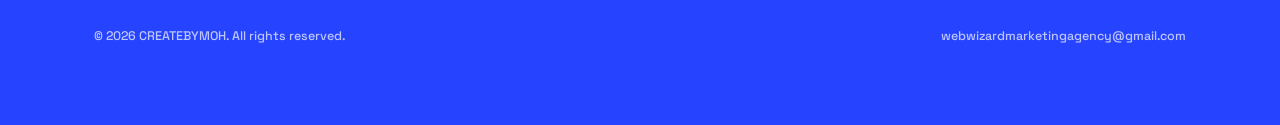
==== commit 99c84518: "Fixed case-sensitive directories and flattened all image paths recursively to guarantee zero broken " ====
--- a/index.html
+++ b/index.html
@@ -161,7 +161,7 @@
     border-radius: var(--radius-lg);
     background-size: cover;
     background-position: center;
-    background-image: url('thumbs/perfume/parfum-gomme.jpg');
+    background-image: url('thumbs/parfum-gomme.jpg');
     position: relative;
     box-shadow: 0 30px 60px rgba(0,0,0,0.15);
   }
@@ -339,7 +339,7 @@
   .interactive-designer-card {
     background: var(--bg-card); border-radius: var(--radius-lg); border: 1px solid var(--line);
     padding: 24px; position: relative; aspect-ratio: 16/10; overflow: hidden; display: flex; align-items: flex-end;
-    background-image: linear-gradient(to top, rgba(11,10,9,0.8), transparent), url('thumbs/perfume/lost-cherry.jpg');
+    background-image: linear-gradient(to top, rgba(11,10,9,0.8), transparent), url('thumbs/lost-cherry.jpg');
     background-size: cover; background-position: center;
   }
   .rotating-ring-svg { position: absolute; top: 20px; right: 20px; width: 90px; height: 90px; animation: rotate-disc 12s linear infinite; }
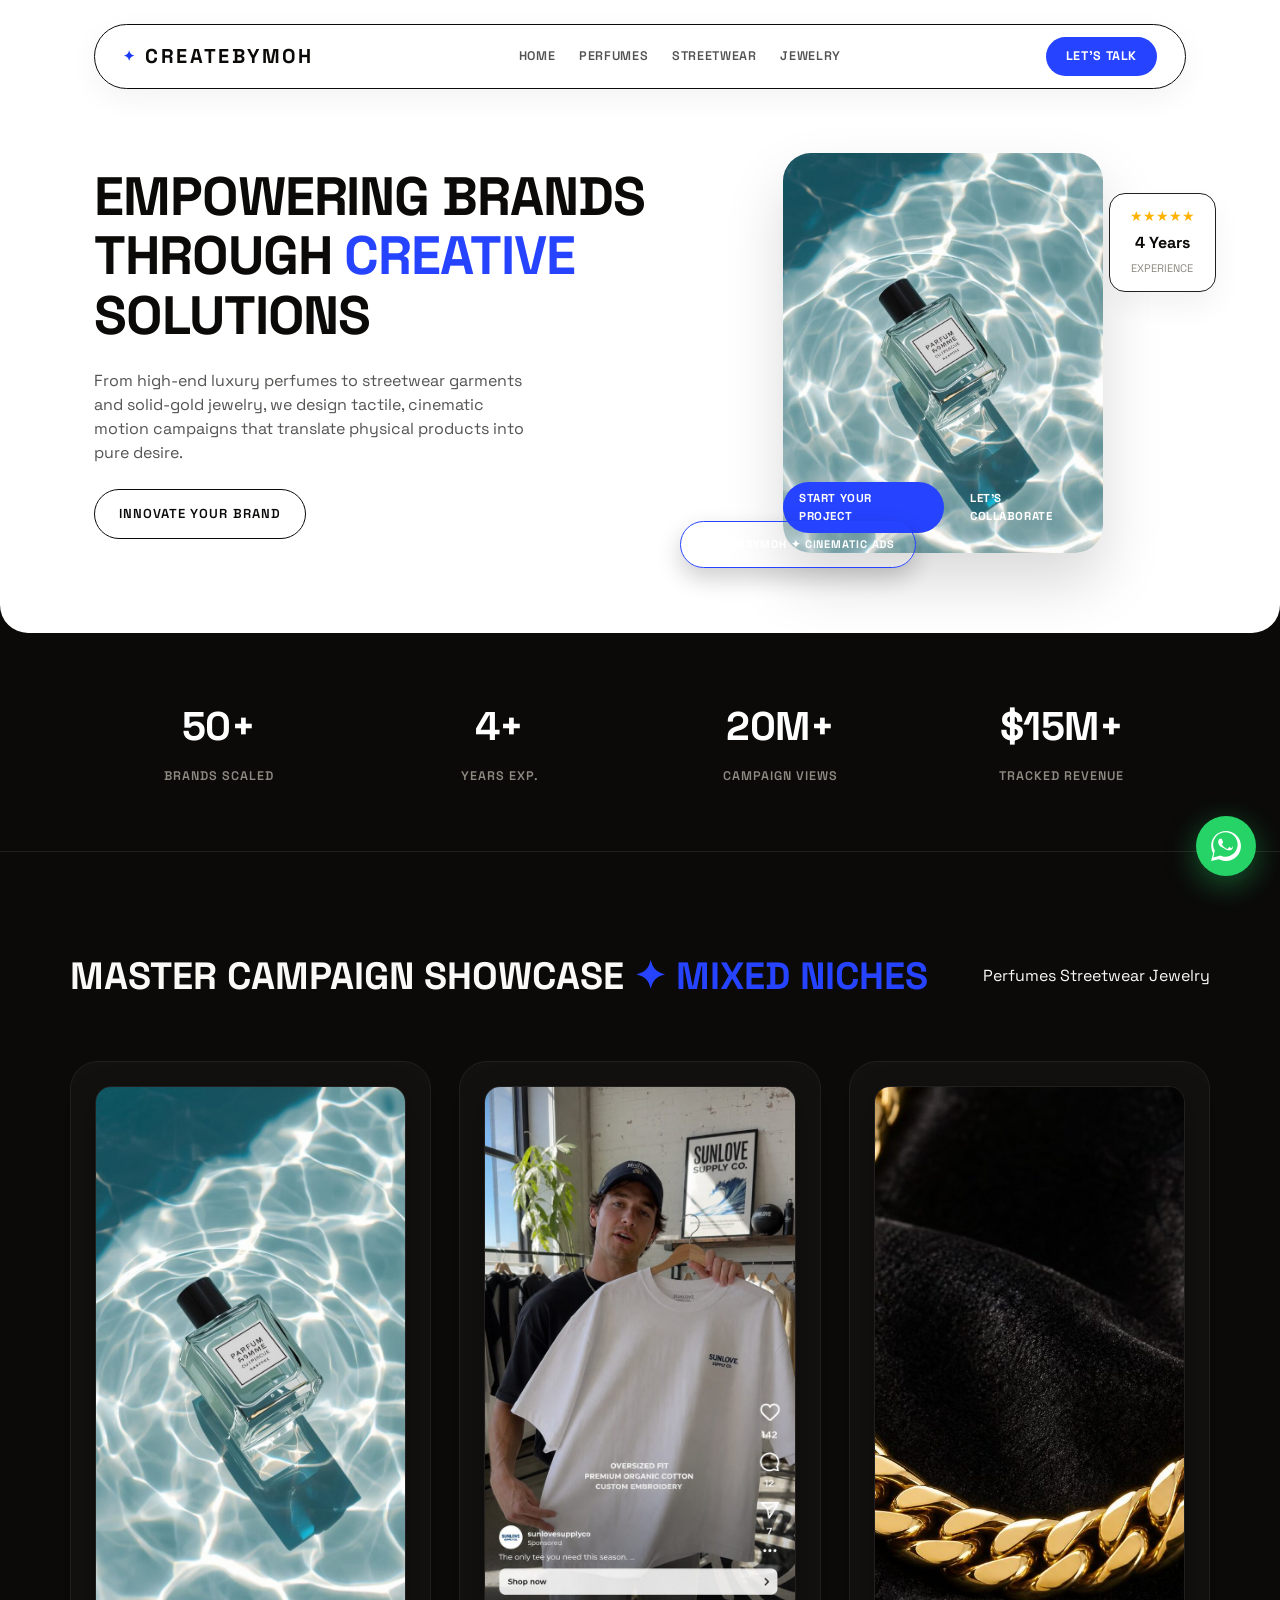
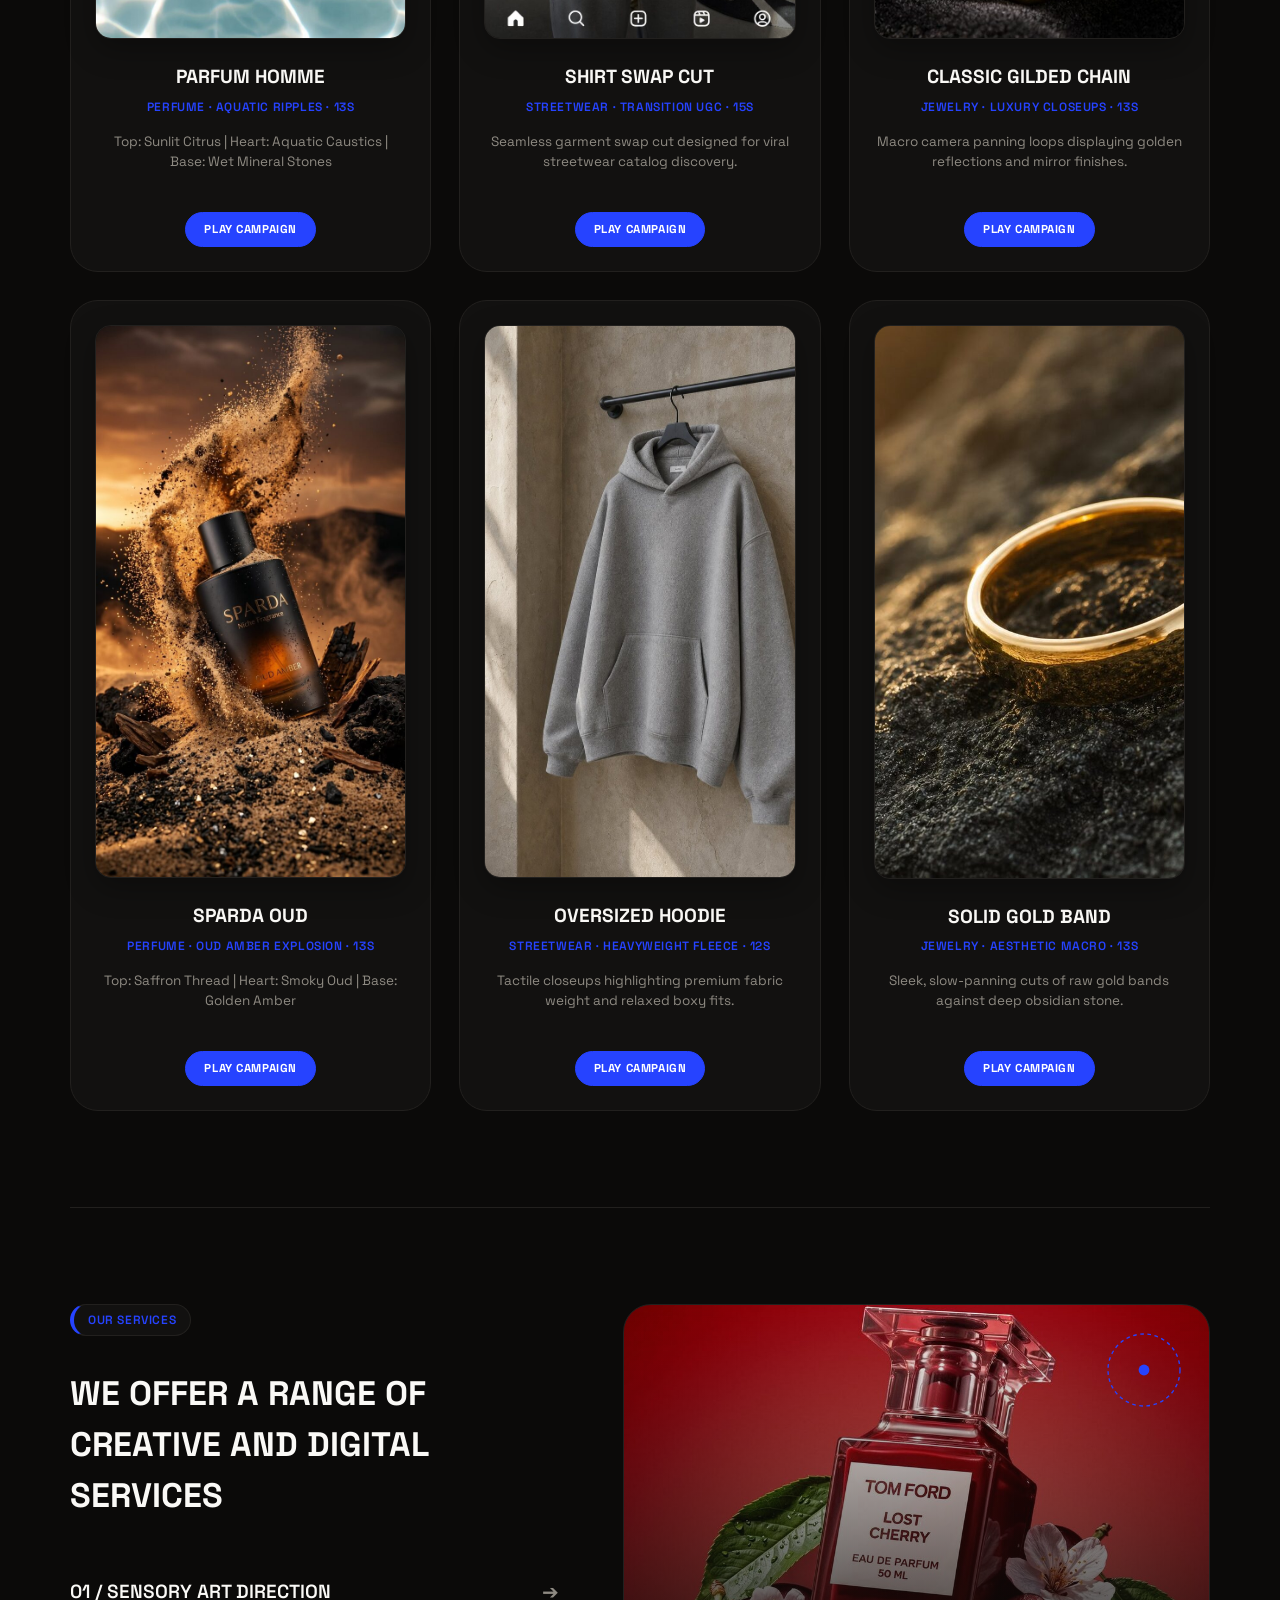
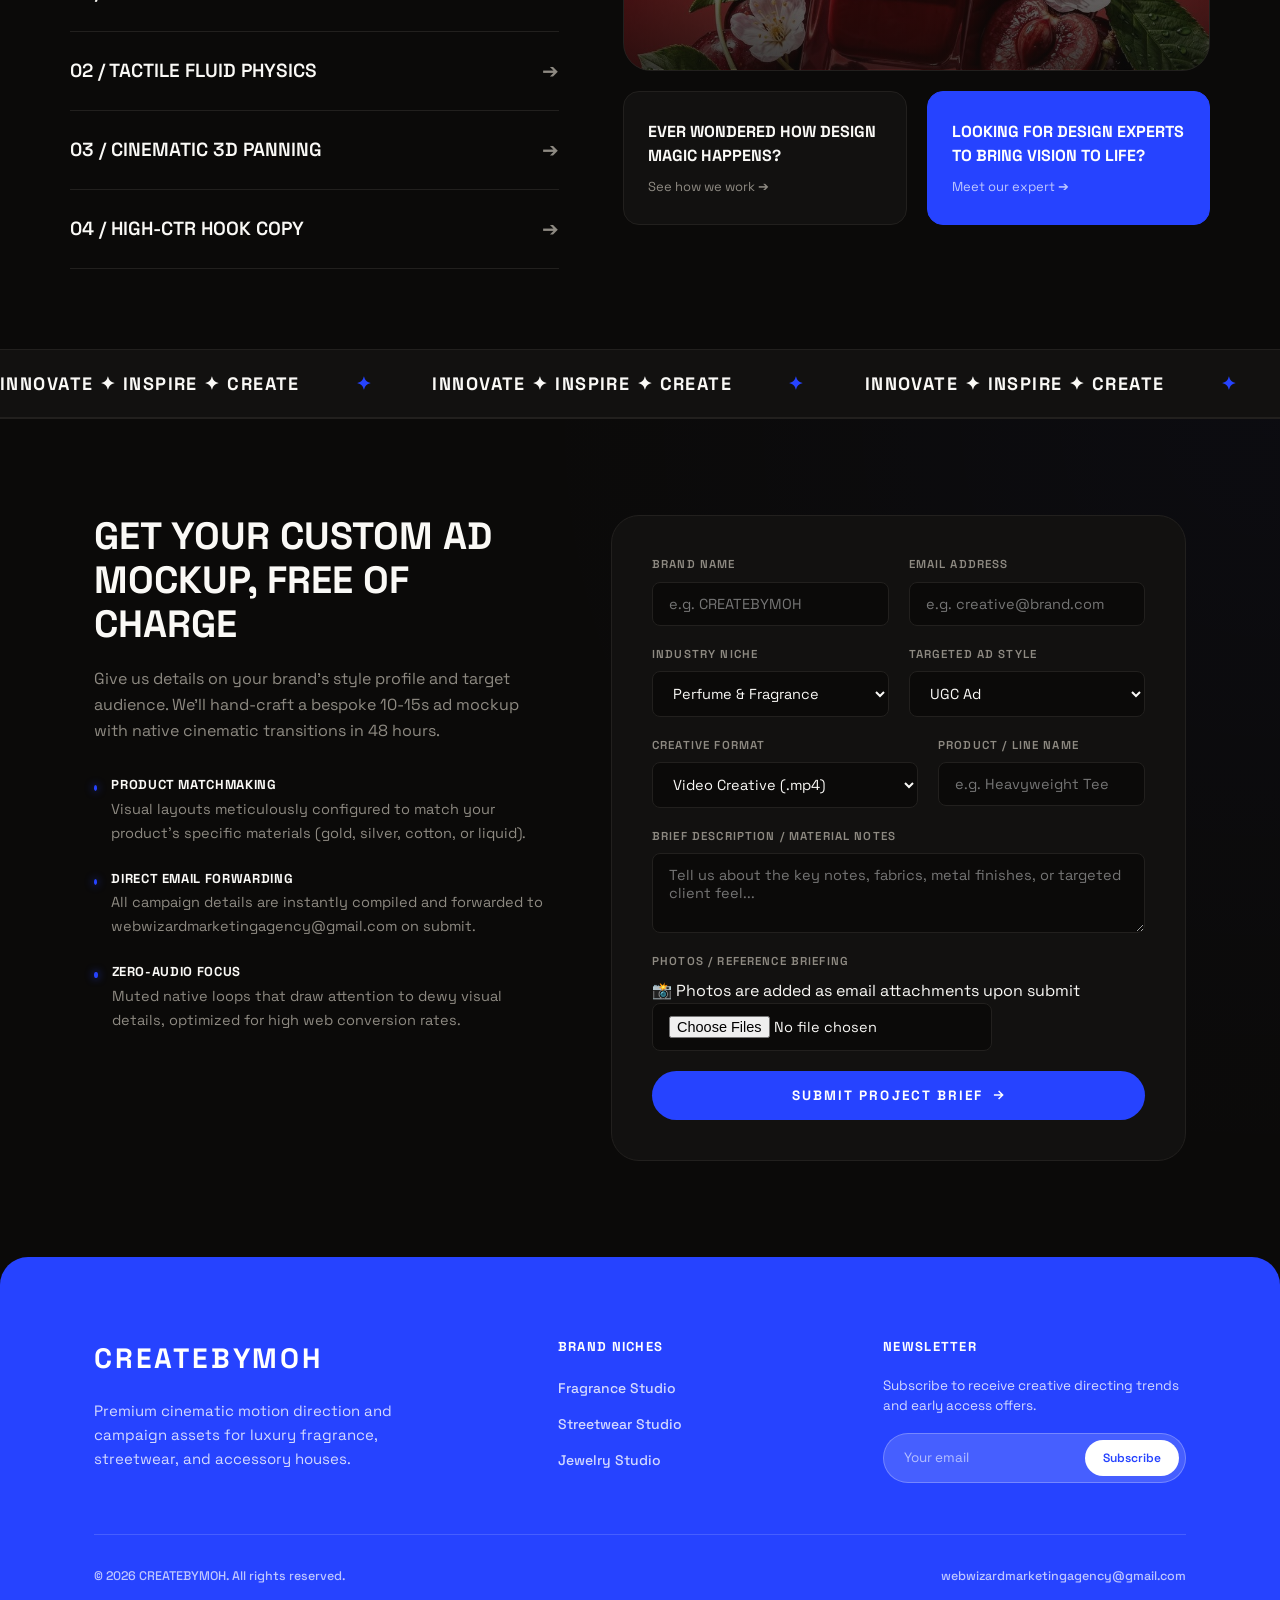
==== commit c993bc4c: "Static site optimization, autoplay media & Drive import manifest (rebased on new main; theme rework " ====
--- a/index.html
+++ b/index.html
@@ -3,15 +3,18 @@
 <head>
 <meta charset="UTF-8">
 <meta name="viewport" content="width=device-width, initial-scale=1.0">
-<title>CREATEBYMOH — Premium Cinematic Motion Design Studio</title>
+<title>CREATEBYMOH — Cinematic Motion Design for Premium Perfume Brands</title>
 <link rel="preconnect" href="https://fonts.googleapis.com">
+<link rel="preconnect" href="https://fonts.gstatic.com" crossorigin>
+<link rel="dns-prefetch" href="https://fonts.gstatic.com">
+<link rel="preload" as="image" href="thumbs/parfum-gomme.jpg" fetchpriority="high">
 <link href="https://fonts.googleapis.com/css2?family=Space+Grotesk:wght@400;500;600;700&family=Source+Serif+4:ital,wght@0,300;0,400;0,500;0,600;1,300;1,400&family=IBM+Plex+Mono:wght@400;500&display=swap" rel="stylesheet">
 <style>
   :root{
     --bg-hero: #FFFFFF; /* Pure White Hero block */
     --bg: #0B0A09; /* Deep dark obsidian black */
     --bg-card: #121110; /* Dark charcoal card */
-    --accent: #2643FF; /* Premium Electric Cobalt Blue from reference */
+    --accent: #2643FF; /* Premium Electric Cobalt Blue */
     --accent-dark: #1A3BF5;
     --ink-dark: #0B0A09; /* Onyx text on white */
     --ink-light: #FAF9F6; /* Cream white on dark */
@@ -101,7 +104,7 @@
     border-radius: 100px;
     transition: transform 0.2s ease, background 0.2s ease;
   }
-  .nav-cta:hover{ background: var(--ink-dark); color: #fff; transform: translateY(-1px); }
+  .nav-cta:hover{ background: var(--accent-dark); color: #fff; transform: translateY(-1px); }
 
   /* Hero Main Content */
   header.hero { padding-top: 64px; }
@@ -205,7 +208,7 @@
   .float-pill.green { background: var(--accent); color: #fff; } /* Blue background, white write up */
   .float-pill.black { background: var(--bg-dark); color: #fff; }
 
-  /* ---------- STATS BAR (Updated Copy to Look Highly Realistic) ---------- */
+  /* ---------- STATS BAR ---------- */
   .stats-bar {
     padding: 64px 0;
     background: var(--bg);
@@ -224,7 +227,7 @@
     font-size: 12.5px; color: var(--muted); text-transform: uppercase; letter-spacing: 0.08em; font-weight: 600;
   }
 
-  /* ---------- MIXED CAMPAIGNS SHOWCASE (Homepage Grid) ---------- */
+  /* ---------- CAMPAIGNS GRID (9:16 Video Tab Layout) ---------- */
   section.campaigns {
     padding: 96px 0;
     border-bottom: 1px solid var(--line);
@@ -235,19 +238,6 @@
   }
   .campaigns-head h2 { font-size: 38px; font-weight: 700; text-transform: uppercase; margin: 0; }
   .campaigns-head h2 span { color: var(--accent); }
-  
-  .niche-nav-tabs {
-    display: flex; gap: 12px; flex-wrap: wrap;
-  }
-  .niche-tab-btn {
-    font-size: 12px; font-weight: 700; text-transform: uppercase; letter-spacing: 0.05em;
-    border: 1px solid var(--line); color: var(--muted);
-    padding: 10px 22px; border-radius: 100px;
-    transition: all 0.2s ease;
-  }
-  .niche-tab-btn:hover, .niche-tab-btn.active {
-    background: var(--accent); color: #fff; border-color: var(--accent);
-  }
 
   .campaigns-grid {
     display: grid;
@@ -288,7 +278,7 @@
     transform: scale(1.02);
   }
   
-  /* Blazing Fast Performance Optimization: set preload to none, lazy triggers play on hover */
+  /* Autoplay Loop Videos */
   .campaign-avatar-video {
     width: 100%; height: 100%;
     object-fit: cover;
@@ -427,7 +417,7 @@
   .newsletter-row button:hover { background: #FAF9F6; }
   .footer-bottom { border-top: 1px solid rgba(255,255,255,0.15); padding-top: 32px; display: flex; justify-content: space-between; align-items: center; font-size: 12.5px; color: rgba(255,255,255,0.7); font-weight: 500; }
 
-  /* ---------- WHATSAPP FLOATING BUTTON ---------- */
+  /* ---------- WHATSAPP FLOATING BUTTON (Persuasive call track) ---------- */
   .whatsapp-float {
     position: fixed;
     bottom: 24px; right: 24px;
@@ -485,14 +475,6 @@
   .ugc-disc-container { margin-top: 4px; }
   .ugc-disc { font-size: 26px; animation: rotate-disc 4s linear infinite; animation-play-state: paused; filter: drop-shadow(0 2px 4px rgba(0,0,0,0.5)); }
   .ugc-phone.playing .ugc-disc { animation-play-state: running; }
-  .ugc-caption-panel { position: absolute; bottom: 0; left: 0; right: 0; z-index: 6; background: linear-gradient(to top, rgba(11,10,9,0.98) 0%, rgba(11,10,9,0.6) 75%, transparent 100%); padding: 24px 20px 24px 20px; color: #fff; }
-  .ugc-brand-handle { font-weight: 700; font-size: 14.5px; color: #fff; margin-bottom: 6px; display: flex; align-items: center; gap: 6px; }
-  .ugc-brand-handle::after { content: 'CAMPAIGN'; background: var(--accent); color: #fff; font-size: 8px; font-weight: 700; padding: 1px 5px; border-radius: 3px; text-transform: uppercase; letter-spacing: 0.05em; }
-  .ugc-caption-text { font-family: 'Space Grotesk', sans-serif; font-size: 13.5px; line-height: 1.4; color: #E6E4E0; margin: 0 0 10px; min-height: 38px; text-shadow: 0 1px 1px rgba(0,0,0,0.4); }
-  .ugc-music-row { display: flex; align-items: center; gap: 8px; font-size: 11px; color: var(--muted); overflow: hidden; }
-  .music-text-container { overflow: hidden; white-space: nowrap; width: 150px; }
-  .music-text { display: inline-block; padding-left: 100%; animation: marquee 8s linear infinite; animation-play-state: paused; }
-  .ugc-phone.playing .music-text { animation-play-state: running; }
 
   /* ---------- MOBILE STYLING FIXES (Strict alignment / zero overlap) ---------- */
   @media (max-width: 768px){
@@ -528,7 +510,6 @@
     .brief-submit-btn { width: 100%; padding: 14px; }
 
     /* Campaigns list stacks */
-    .campaigns-head { flex-direction: column; align-items: center; text-align: center; gap: 16px; }
     .campaigns-grid, .gallery-grid, .brief-grid { grid-template-columns: 1fr; gap: 20px; }
     .campaign-card { padding: 20px; }
     .campaign-avatar-holder { width: 100%; max-width: 260px; margin: 0 auto 20px; }
@@ -551,6 +532,7 @@
     <nav class="hero-nav">
       <div class="brand"><span class="star-icon">✦</span>CREATEBYMOH</div>
       <div class="nav-links">
+        <a href="index.html" class="nav-link">Home</a>
         <a href="perfumes.html" class="nav-link">Perfumes</a>
         <a href="streetwear.html" class="nav-link">Streetwear</a>
         <a href="jewelry.html" class="nav-link">Jewelry</a>
@@ -622,7 +604,7 @@
     <!-- Campaign 1: Perfume Parfum Homme -->
     <div class="campaign-card" data-sample="parfum-gomme">
       <div class="campaign-avatar-holder">
-        <video class="campaign-avatar-video" autoplay muted loop playsinline preload="metadata">
+        <video class="campaign-avatar-video" autoplay muted loop playsinline preload="none" poster="thumbs/parfum-gomme.jpg">
           <source src="videos/perfume/parfum-gomme.mp4" type="video/mp4">
         </video>
       </div>
@@ -635,7 +617,7 @@
     <!-- Campaign 2: Streetwear Shirt Swap -->
     <div class="campaign-card" data-sample="shirt-swap">
       <div class="campaign-avatar-holder">
-        <video class="campaign-avatar-video" autoplay muted loop playsinline preload="metadata">
+        <video class="campaign-avatar-video" autoplay muted loop playsinline preload="none" poster="thumbs/streetwear-shirt-swap.jpg">
           <source src="videos/streetwear/shirt-swap.mp4" type="video/mp4">
         </video>
       </div>
@@ -648,7 +630,7 @@
     <!-- Campaign 3: Jewelry Gilded Chain -->
     <div class="campaign-card" data-sample="gilded-chain">
       <div class="campaign-avatar-holder">
-        <video class="campaign-avatar-video" autoplay muted loop playsinline preload="metadata">
+        <video class="campaign-avatar-video" autoplay muted loop playsinline preload="none" poster="thumbs/jewelry-gilded-chain.jpg">
           <source src="videos/jewelry/gilded-chain.mp4" type="video/mp4">
         </video>
       </div>
@@ -661,7 +643,7 @@
     <!-- Campaign 4: Perfume Sparda Oud -->
     <div class="campaign-card" data-sample="sparda-amber">
       <div class="campaign-avatar-holder">
-        <video class="campaign-avatar-video" autoplay muted loop playsinline preload="metadata">
+        <video class="campaign-avatar-video" autoplay muted loop playsinline preload="none" poster="thumbs/sparda-amber.jpg">
           <source src="videos/perfume/sparda-amber.mp4" type="video/mp4">
         </video>
       </div>
@@ -674,7 +656,7 @@
     <!-- Campaign 5: Streetwear Oversized Hoodie -->
     <div class="campaign-card" data-sample="hoodie-lookbook">
       <div class="campaign-avatar-holder">
-        <video class="campaign-avatar-video" autoplay muted loop playsinline preload="metadata">
+        <video class="campaign-avatar-video" autoplay muted loop playsinline preload="none" poster="thumbs/streetwear-hoodie.jpg">
           <source src="videos/streetwear/hoodie-lookbook.mp4" type="video/mp4">
         </video>
       </div>
@@ -687,7 +669,7 @@
     <!-- Campaign 6: Jewelry Gold Ring -->
     <div class="campaign-card" data-sample="gold-ring">
       <div class="campaign-avatar-holder">
-        <video class="campaign-avatar-video" autoplay muted loop playsinline preload="metadata">
+        <video class="campaign-avatar-video" autoplay muted loop playsinline preload="none" poster="thumbs/jewelry-gold-ring.jpg">
           <source src="videos/jewelry/gold-ring.mp4" type="video/mp4">
         </video>
       </div>
@@ -758,7 +740,7 @@
   </div>
 </div>
 
-<!-- ---------- BRIEF REQUEST FORM (Direct Email Brief) ---------- -->
+<!-- ---------- BRIEF REQUEST FORM ---------- -->
 <section id="request-sample" class="brief-section">
   <div class="wrap brief-grid">
     <div class="brief-info">
@@ -827,7 +809,7 @@
           </div>
         </div>
 
-        <!-- Custom Niche input specify below -->
+        <!-- Custom Niche specify field -->
         <div class="form-group" id="other-niche-group" style="display: none;">
           <label for="other-niche">Please Specify Niche</label>
           <input type="text" id="other-niche" placeholder="e.g. Luxury Footwear">
@@ -1100,5 +1082,81 @@
 });
 </script>
 
+
+<script>
+/* CREATEBYMOH — media speed & autoplay manager
+   Lazy-loads campaign videos only near the viewport, guarantees muted
+   autoplay across browsers, pauses offscreen/hidden videos to save data
+   and CPU, and swaps in the poster image if a video file is missing. */
+(function () {
+  var gridVideos = Array.prototype.slice.call(document.querySelectorAll('video.campaign-avatar-video'));
+  if (!gridVideos.length) return;
+
+  function prime(v) { v.muted = true; v.playsInline = true; v.setAttribute('muted', ''); }
+
+  function safePlay(v) {
+    prime(v);
+    var p = v.play();
+    if (p && typeof p.catch === 'function') {
+      p.catch(function () {
+        var resume = function () { safePlay(v); };
+        document.addEventListener('pointerdown', resume, { once: true });
+        document.addEventListener('touchstart', resume, { once: true, passive: true });
+        document.addEventListener('keydown', resume, { once: true });
+      });
+    }
+  }
+
+  function loadAndPlay(v) {
+    if (!v.dataset.loaded) {
+      v.dataset.loaded = '1';
+      v.preload = 'auto';
+      v.addEventListener('canplay', function () { safePlay(v); }, { once: true });
+      v.load();
+    }
+    safePlay(v);
+  }
+
+  /* Poster image fallback if a video file is ever missing */
+  gridVideos.forEach(function (v) {
+    v.addEventListener('error', function (e) {
+      if ((e.target && e.target.tagName === 'SOURCE') || v.error) {
+        var img = document.createElement('img');
+        img.className = 'campaign-avatar-video';
+        img.src = v.getAttribute('poster');
+        var card = v.closest('.campaign-card');
+        img.alt = card ? ((card.querySelector('h3') || {}).textContent || 'Campaign preview') : 'Campaign preview';
+        img.loading = 'lazy';
+        img.decoding = 'async';
+        v.replaceWith(img);
+      }
+    }, true);
+  });
+
+  if ('IntersectionObserver' in window) {
+    var io = new IntersectionObserver(function (entries) {
+      entries.forEach(function (en) {
+        if (en.isIntersecting) loadAndPlay(en.target);
+        else en.target.pause();
+      });
+    }, { rootMargin: '250px 0px', threshold: 0.15 });
+    gridVideos.forEach(function (v) { io.observe(v); });
+  } else {
+    gridVideos.forEach(loadAndPlay);
+  }
+
+  document.addEventListener('visibilitychange', function () {
+    if (document.hidden) {
+      gridVideos.forEach(function (v) { v.pause(); });
+    } else {
+      gridVideos.forEach(function (v) {
+        var r = v.getBoundingClientRect();
+        if (r.bottom > -250 && r.top < window.innerHeight + 250) safePlay(v);
+      });
+    }
+  });
+})();
+</script>
+
 </body>
 </html>
